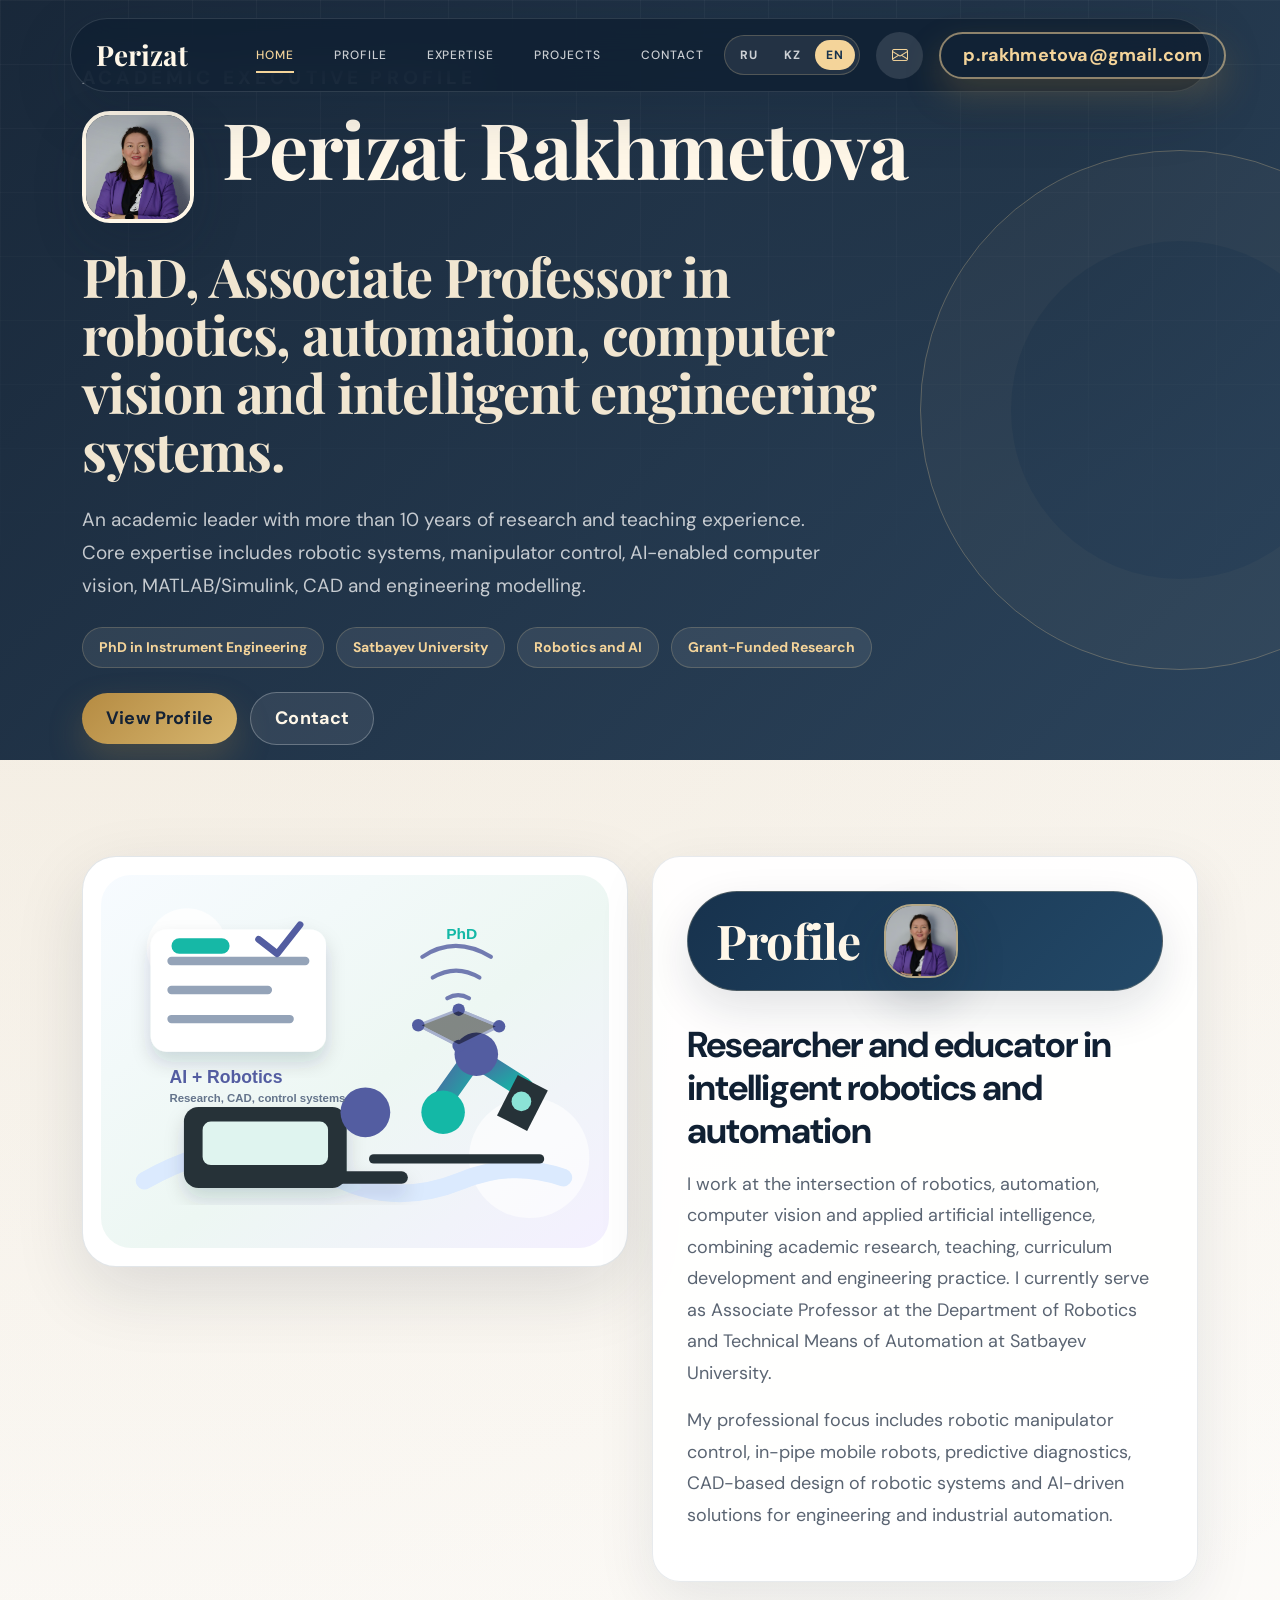
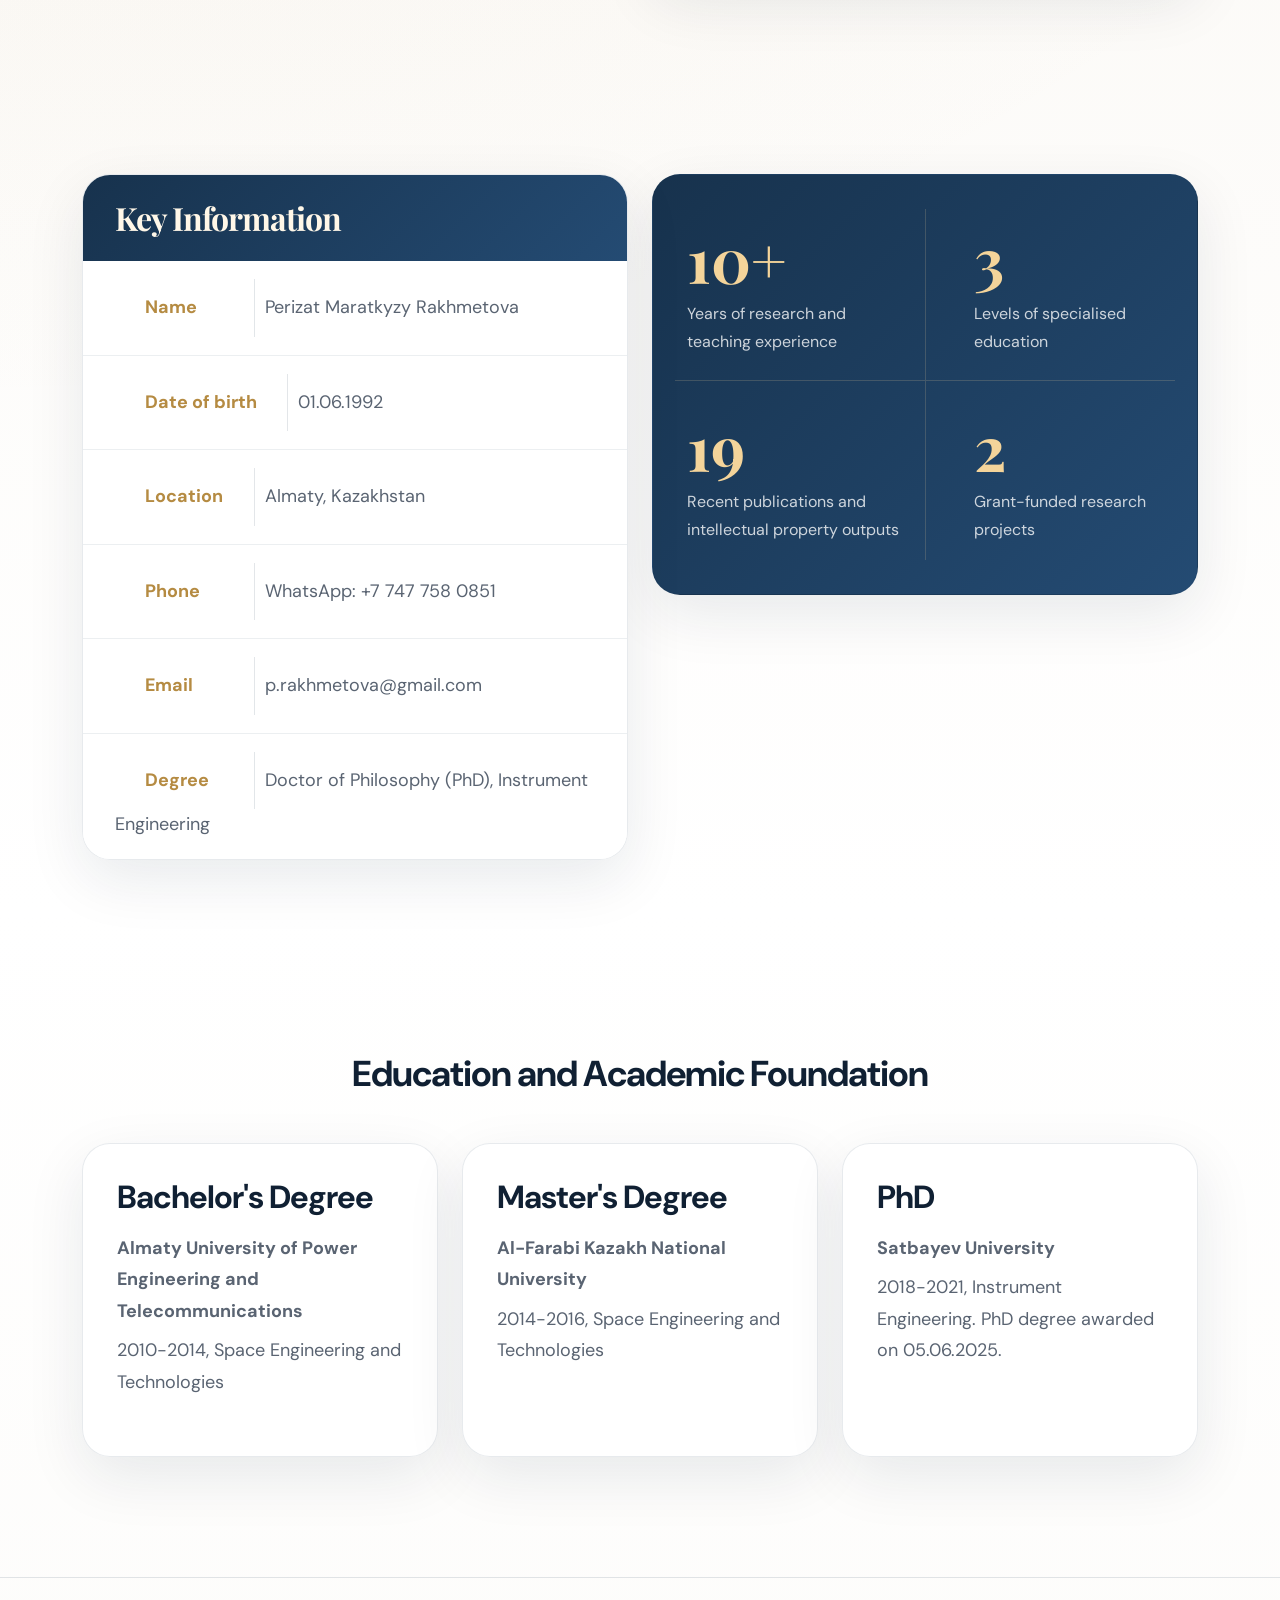
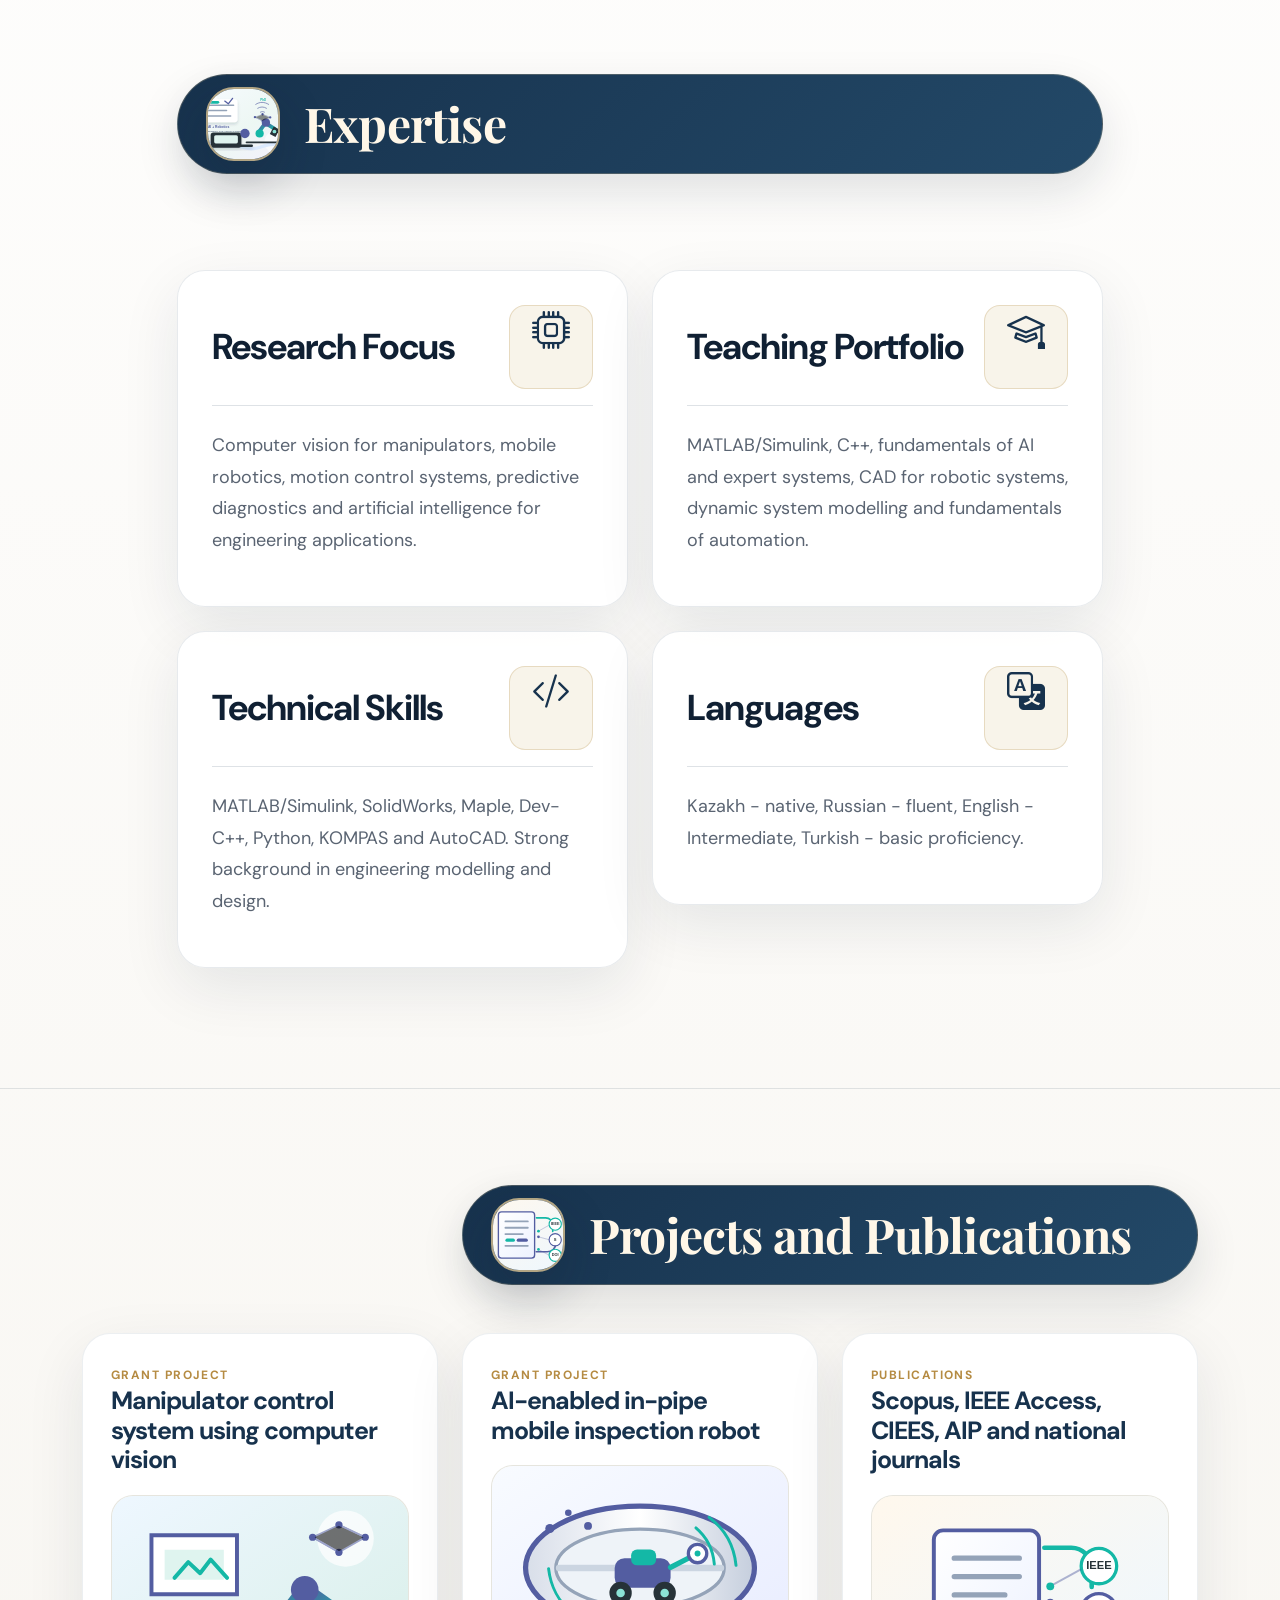
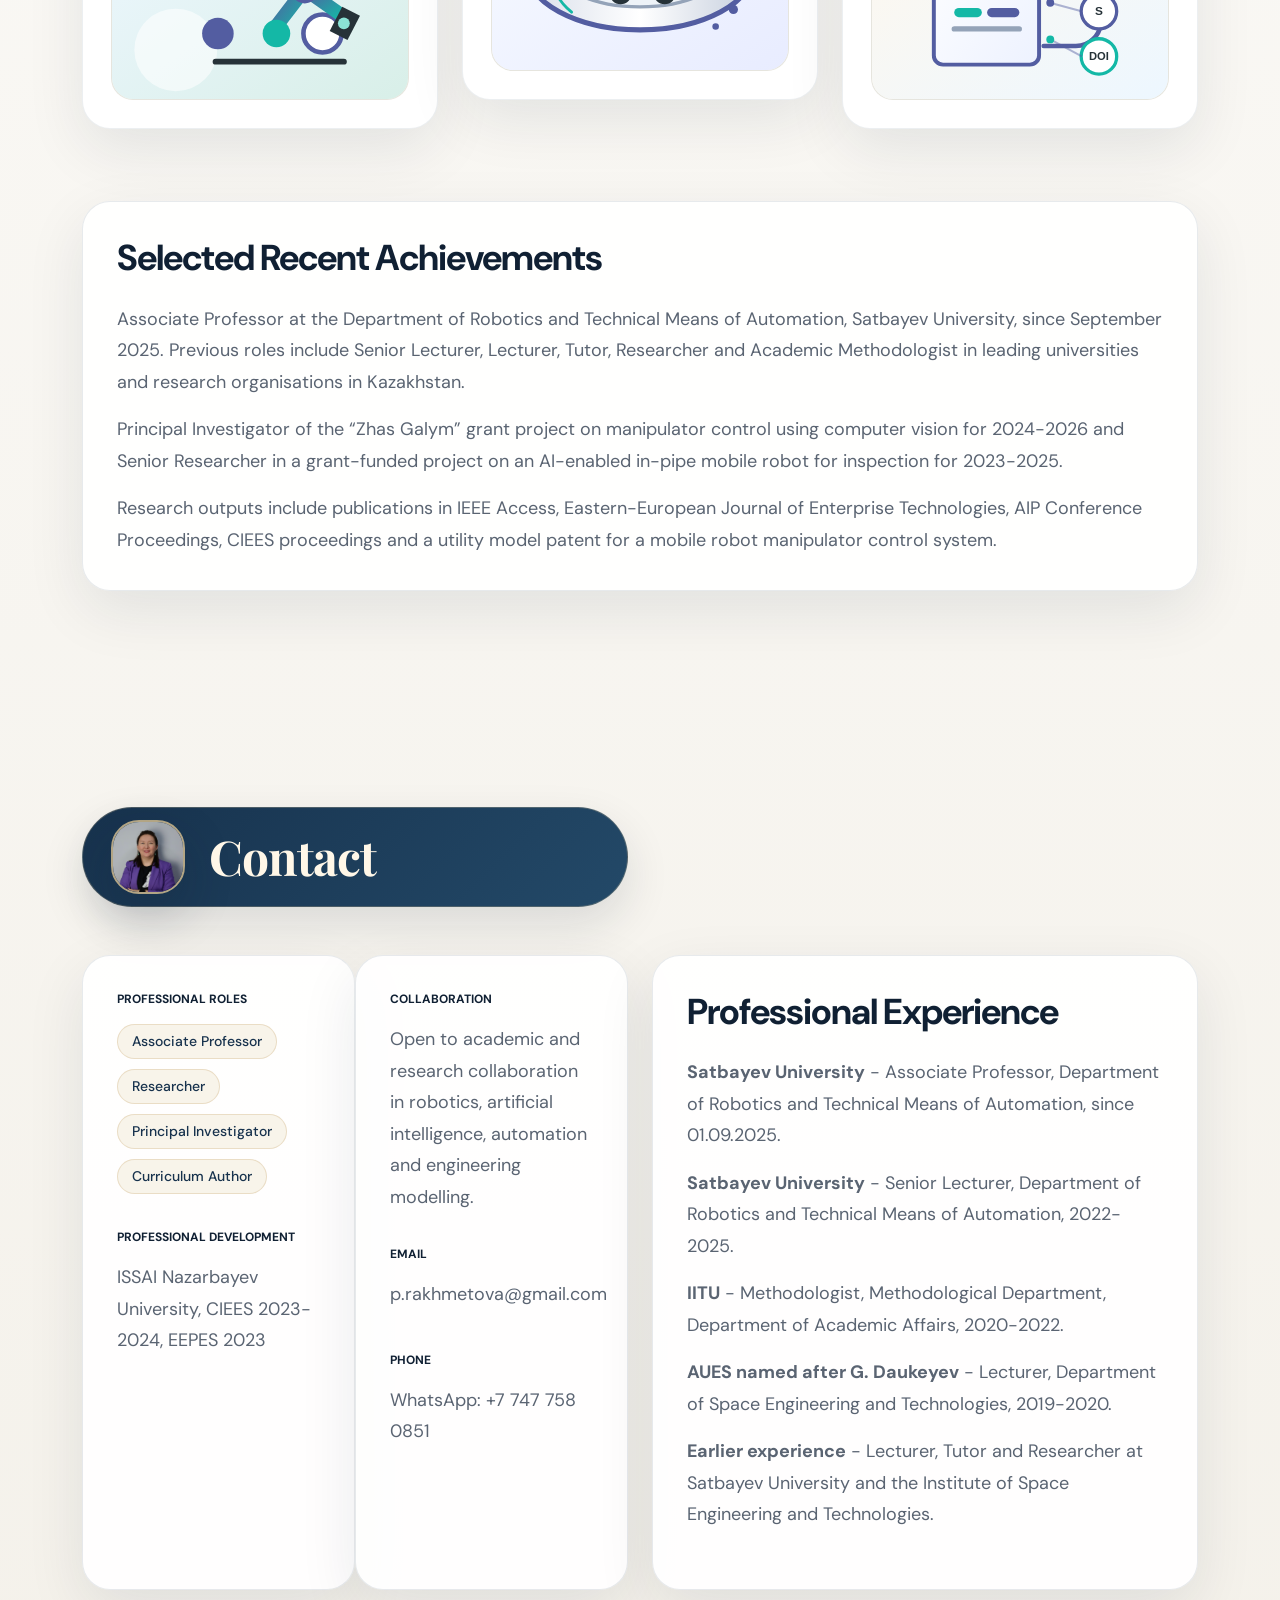
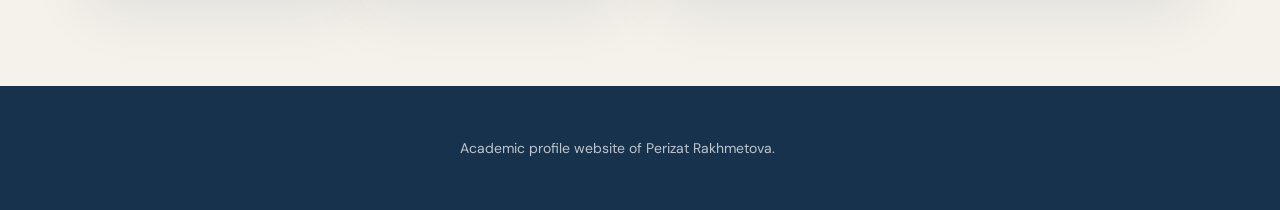
==== en.html @ efff86cf "Add professional Kazakh and English profile versions" ====
<!doctype html>
<html lang="en">
    <head>
        <meta charset="utf-8">
        <meta name="viewport" content="width=device-width, initial-scale=1">
        <meta name="description" content="Academic executive profile of Perizat Rakhmetova, PhD, Associate Professor in robotics, automation, computer vision and intelligent engineering systems.">
        <meta name="author" content="Perizat Rakhmetova">
        <title>Perizat Rakhmetova | PhD | Robotics, Automation and AI</title>

        <link rel="preconnect" href="https://fonts.googleapis.com">
        <link rel="preconnect" href="https://fonts.gstatic.com" crossorigin>
        <link href="https://fonts.googleapis.com/css2?family=DM+Sans:wght@400;500;700&family=Playfair+Display:wght@600;700&display=swap" rel="stylesheet">
        <link href="css/bootstrap.min.css" rel="stylesheet">
        <link href="css/bootstrap-icons.css" rel="stylesheet">
        <link href="css/magnific-popup.css" rel="stylesheet">
        <link href="css/templatemo-first-portfolio-style.css" rel="stylesheet">
    </head>

    <body>
        <section class="preloader">
            <div class="spinner"><span class="spinner-rotate"></span></div>
        </section>

        <nav class="navbar navbar-expand-lg">
            <div class="container">
                <button class="navbar-toggler" type="button" data-bs-toggle="collapse" data-bs-target="#navbarNav" aria-controls="navbarNav" aria-expanded="false" aria-label="Toggle navigation">
                    <span class="navbar-toggler-icon"></span>
                </button>

                <a href="en.html" class="navbar-brand mx-auto mx-lg-0">Perizat</a>

                <div class="d-flex align-items-center d-lg-none">
                    <i class="navbar-icon bi-envelope me-3"></i>
                    <a class="custom-btn btn" href="mailto:p.rakhmetova@gmail.com">Contact</a>
                </div>

                <div class="collapse navbar-collapse" id="navbarNav">
                    <ul class="navbar-nav ms-lg-5">
                        <li class="nav-item"><a class="nav-link click-scroll" href="#section_1">Home</a></li>
                        <li class="nav-item"><a class="nav-link click-scroll" href="#section_2">Profile</a></li>
                        <li class="nav-item"><a class="nav-link click-scroll" href="#section_3">Expertise</a></li>
                        <li class="nav-item"><a class="nav-link click-scroll" href="#section_4">Projects</a></li>
                        <li class="nav-item"><a class="nav-link click-scroll" href="#section_5">Contact</a></li>
                        <li class="nav-item d-lg-none mt-2">
                            <div class="language-switcher">
                                <a href="index.html">RU</a>
                                <a href="kz.html">KZ</a>
                                <a href="en.html" class="active">EN</a>
                            </div>
                        </li>
                    </ul>

                    <div class="d-lg-flex align-items-center d-none ms-auto">
                        <div class="language-switcher me-3">
                            <a href="index.html">RU</a>
                            <a href="kz.html">KZ</a>
                            <a href="en.html" class="active">EN</a>
                        </div>
                        <i class="navbar-icon bi-envelope me-3"></i>
                        <a class="custom-btn btn" href="mailto:p.rakhmetova@gmail.com">p.rakhmetova@gmail.com</a>
                    </div>
                </div>
            </div>
        </nav>

        <main>
            <section class="hero d-flex justify-content-center align-items-center" id="section_1">
                <div class="container">
                    <div class="row">
                        <div class="col-lg-9 col-12">
                            <div class="hero-text">
                                <p class="executive-eyebrow mb-3">Academic Executive Profile</p>
                                <div class="hero-title-wrap d-flex align-items-center mb-4">
                                    <img src="images/perizat-rakhmetova.jpeg" class="avatar-image avatar-image-large img-fluid" alt="Perizat Rakhmetova">
                                    <h1 class="hero-title ms-3 mb-0">Perizat Rakhmetova</h1>
                                </div>

                                <h2 class="mb-4">PhD, Associate Professor in robotics, automation, computer vision and intelligent engineering systems.</h2>
                                <p class="mb-4">An academic leader with more than 10 years of research and teaching experience. Core expertise includes robotic systems, manipulator control, AI-enabled computer vision, MATLAB/Simulink, CAD and engineering modelling.</p>
                                <div class="executive-badges mb-4">
                                    <span>PhD in Instrument Engineering</span>
                                    <span>Satbayev University</span>
                                    <span>Robotics and AI</span>
                                    <span>Grant-Funded Research</span>
                                </div>
                                <p class="mb-4">
                                    <a class="custom-btn btn custom-link" href="#section_2">View Profile</a>
                                    <a class="custom-btn btn custom-border-btn ms-2" href="mailto:p.rakhmetova@gmail.com">Contact</a>
                                </p>
                            </div>
                        </div>
                    </div>
                </div>
            </section>

            <section class="about section-padding" id="section_2">
                <div class="container">
                    <div class="row">
                        <div class="col-lg-6 col-12">
                            <img src="images/robotics-research-profile.svg" class="about-image img-fluid" alt="Robotics research and teaching">
                        </div>

                        <div class="col-lg-6 col-12 mt-5 mt-lg-0">
                            <div class="about-thumb">
                                <div class="section-title-wrap d-flex justify-content-end align-items-center mb-4">
                                    <h2 class="text-white me-4 mb-0">Profile</h2>
                                    <img src="images/perizat-rakhmetova.jpeg" class="avatar-image img-fluid" alt="Profile photo of Perizat Rakhmetova">
                                </div>

                                <h3 class="pt-2 mb-3">Researcher and educator in intelligent robotics and automation</h3>
                                <p>I work at the intersection of robotics, automation, computer vision and applied artificial intelligence, combining academic research, teaching, curriculum development and engineering practice. I currently serve as Associate Professor at the Department of Robotics and Technical Means of Automation at Satbayev University.</p>
                                <p>My professional focus includes robotic manipulator control, in-pipe mobile robots, predictive diagnostics, CAD-based design of robotic systems and AI-driven solutions for engineering and industrial automation.</p>
                            </div>
                        </div>
                    </div>
                </div>
            </section>

            <section class="featured section-padding">
                <div class="container">
                    <div class="row">
                        <div class="col-lg-6 col-12">
                            <div class="profile-thumb">
                                <div class="profile-title"><h4 class="mb-0">Key Information</h4></div>
                                <div class="profile-body">
                                    <p><span class="profile-small-title">Name</span><span>Perizat Maratkyzy Rakhmetova</span></p>
                                    <p><span class="profile-small-title">Date of birth</span><span>01.06.1992</span></p>
                                    <p><span class="profile-small-title">Location</span><span>Almaty, Kazakhstan</span></p>
                                    <p><span class="profile-small-title">Phone</span><span><a href="https://wa.me/77477580851" target="_blank" rel="noopener">WhatsApp: +7 747 758 0851</a></span></p>
                                    <p><span class="profile-small-title">Email</span><span><a href="mailto:p.rakhmetova@gmail.com">p.rakhmetova@gmail.com</a></span></p>
                                    <p><span class="profile-small-title">Degree</span><span>Doctor of Philosophy (PhD), Instrument Engineering</span></p>
                                </div>
                            </div>
                        </div>

                        <div class="col-lg-6 col-12 mt-5 mt-lg-0">
                            <div class="about-thumb">
                                <div class="row">
                                    <div class="col-lg-6 col-6 featured-border-bottom py-2"><strong class="featured-numbers">10+</strong><p class="featured-text">Years of research and teaching experience</p></div>
                                    <div class="col-lg-6 col-6 featured-border-start featured-border-bottom ps-5 py-2"><strong class="featured-numbers">3</strong><p class="featured-text">Levels of specialised education</p></div>
                                    <div class="col-lg-6 col-6 pt-4"><strong class="featured-numbers">19</strong><p class="featured-text">Recent publications and intellectual property outputs</p></div>
                                    <div class="col-lg-6 col-6 featured-border-start ps-5 pt-4"><strong class="featured-numbers">2</strong><p class="featured-text">Grant-funded research projects</p></div>
                                </div>
                            </div>
                        </div>
                    </div>
                </div>
            </section>

            <section class="clients section-padding">
                <div class="container">
                    <div class="row">
                        <div class="col-lg-12 col-12"><h3 class="text-center mb-5">Education and Academic Foundation</h3></div>
                        <div class="col-lg-4 col-md-6 col-12 mb-4"><div class="services-thumb h-100"><h4 class="mb-3">Bachelor's Degree</h4><p class="mb-2"><strong>Almaty University of Power Engineering and Telecommunications</strong></p><p class="mb-0">2010-2014, Space Engineering and Technologies</p></div></div>
                        <div class="col-lg-4 col-md-6 col-12 mb-4"><div class="services-thumb h-100"><h4 class="mb-3">Master's Degree</h4><p class="mb-2"><strong>Al-Farabi Kazakh National University</strong></p><p class="mb-0">2014-2016, Space Engineering and Technologies</p></div></div>
                        <div class="col-lg-4 col-md-6 col-12 mb-4"><div class="services-thumb h-100"><h4 class="mb-3">PhD</h4><p class="mb-2"><strong>Satbayev University</strong></p><p class="mb-0">2018-2021, Instrument Engineering. PhD degree awarded on 05.06.2025.</p></div></div>
                    </div>
                </div>
            </section>

            <section class="services section-padding" id="section_3">
                <div class="container">
                    <div class="row">
                        <div class="col-lg-10 col-12 mx-auto">
                            <div class="section-title-wrap d-flex justify-content-center align-items-center mb-5">
                                <img src="images/robotics-research-profile.svg" class="avatar-image img-fluid" alt="Expertise">
                                <h2 class="text-white ms-4 mb-0">Expertise</h2>
                            </div>

                            <div class="row pt-lg-5">
                                <div class="col-lg-6 col-12"><div class="services-thumb"><div class="d-flex flex-wrap align-items-center border-bottom mb-4 pb-3"><h3 class="mb-0">Research Focus</h3><div class="services-icon-wrap d-flex justify-content-center align-items-center ms-auto"><i class="services-icon bi-cpu"></i></div></div><p>Computer vision for manipulators, mobile robotics, motion control systems, predictive diagnostics and artificial intelligence for engineering applications.</p></div></div>
                                <div class="col-lg-6 col-12"><div class="services-thumb services-thumb-up"><div class="d-flex flex-wrap align-items-center border-bottom mb-4 pb-3"><h3 class="mb-0">Teaching Portfolio</h3><div class="services-icon-wrap d-flex justify-content-center align-items-center ms-auto"><i class="services-icon bi-mortarboard"></i></div></div><p>MATLAB/Simulink, C++, fundamentals of AI and expert systems, CAD for robotic systems, dynamic system modelling and fundamentals of automation.</p></div></div>
                                <div class="col-lg-6 col-12"><div class="services-thumb"><div class="d-flex flex-wrap align-items-center border-bottom mb-4 pb-3"><h3 class="mb-0">Technical Skills</h3><div class="services-icon-wrap d-flex justify-content-center align-items-center ms-auto"><i class="services-icon bi-code-slash"></i></div></div><p>MATLAB/Simulink, SolidWorks, Maple, Dev-C++, Python, KOMPAS and AutoCAD. Strong background in engineering modelling and design.</p></div></div>
                                <div class="col-lg-6 col-12"><div class="services-thumb services-thumb-up"><div class="d-flex flex-wrap align-items-center border-bottom mb-4 pb-3"><h3 class="mb-0">Languages</h3><div class="services-icon-wrap d-flex justify-content-center align-items-center ms-auto"><i class="services-icon bi-translate"></i></div></div><p>Kazakh - native, Russian - fluent, English - Intermediate, Turkish - basic proficiency.</p></div></div>
                            </div>
                        </div>
                    </div>
                </div>
            </section>

            <section class="projects section-padding" id="section_4">
                <div class="container">
                    <div class="row">
                        <div class="col-lg-8 col-md-8 col-12 ms-auto">
                            <div class="section-title-wrap d-flex justify-content-center align-items-center mb-4">
                                <img src="images/projects/research-publications.svg" class="avatar-image img-fluid" alt="Research projects">
                                <h2 class="text-white ms-4 mb-0">Projects and Publications</h2>
                            </div>
                        </div>
                        <div class="clearfix"></div>

                        <div class="col-lg-4 col-md-6 col-12"><div class="projects-thumb"><div class="projects-info"><small class="projects-tag">Grant Project</small><h3 class="projects-title">Manipulator control system using computer vision</h3></div><a href="images/projects/robot-vision.svg" class="popup-image"><img src="images/projects/robot-vision.svg" class="projects-image img-fluid" alt="Manipulator and computer vision"></a></div></div>
                        <div class="col-lg-4 col-md-6 col-12"><div class="projects-thumb"><div class="projects-info"><small class="projects-tag">Grant Project</small><h3 class="projects-title">AI-enabled in-pipe mobile inspection robot</h3></div><a href="images/projects/in-pipe-robot.svg" class="popup-image"><img src="images/projects/in-pipe-robot.svg" class="projects-image img-fluid" alt="In-pipe inspection robot"></a></div></div>
                        <div class="col-lg-4 col-md-6 col-12"><div class="projects-thumb"><div class="projects-info"><small class="projects-tag">Publications</small><h3 class="projects-title">Scopus, IEEE Access, CIEES, AIP and national journals</h3></div><a href="images/projects/research-publications.svg" class="popup-image"><img src="images/projects/research-publications.svg" class="projects-image img-fluid" alt="Research publications"></a></div></div>

                        <div class="col-lg-12 col-12 mt-5">
                            <div class="services-thumb">
                                <h3 class="mb-4">Selected Recent Achievements</h3>
                                <p class="mb-3">Associate Professor at the Department of Robotics and Technical Means of Automation, Satbayev University, since September 2025. Previous roles include Senior Lecturer, Lecturer, Tutor, Researcher and Academic Methodologist in leading universities and research organisations in Kazakhstan.</p>
                                <p class="mb-3">Principal Investigator of the “Zhas Galym” grant project on manipulator control using computer vision for 2024-2026 and Senior Researcher in a grant-funded project on an AI-enabled in-pipe mobile robot for inspection for 2023-2025.</p>
                                <p class="mb-0">Research outputs include publications in IEEE Access, Eastern-European Journal of Enterprise Technologies, AIP Conference Proceedings, CIEES proceedings and a utility model patent for a mobile robot manipulator control system.</p>
                            </div>
                        </div>
                    </div>
                </div>
            </section>

            <section class="contact section-padding" id="section_5">
                <div class="container">
                    <div class="row">
                        <div class="col-lg-6 col-md-8 col-12">
                            <div class="section-title-wrap d-flex justify-content-center align-items-center mb-5">
                                <img src="images/perizat-rakhmetova.jpeg" class="avatar-image img-fluid" alt="Contact Perizat Rakhmetova">
                                <h2 class="text-white ms-4 mb-0">Contact</h2>
                            </div>
                        </div>
                        <div class="clearfix"></div>

                        <div class="col-lg-3 col-md-6 col-12 pe-lg-0"><div class="contact-info contact-info-border-start d-flex flex-column"><strong class="site-footer-title d-block mb-3">Professional Roles</strong><ul class="footer-menu"><li class="footer-menu-item"><span class="footer-menu-link">Associate Professor</span></li><li class="footer-menu-item"><span class="footer-menu-link">Researcher</span></li><li class="footer-menu-item"><span class="footer-menu-link">Principal Investigator</span></li><li class="footer-menu-item"><span class="footer-menu-link">Curriculum Author</span></li></ul><strong class="site-footer-title d-block mt-4 mb-3">Professional Development</strong><p class="mb-0">ISSAI Nazarbayev University, CIEES 2023-2024, EEPES 2023</p></div></div>
                        <div class="col-lg-3 col-md-6 col-12 ps-lg-0"><div class="contact-info d-flex flex-column"><strong class="site-footer-title d-block mb-3">Collaboration</strong><p class="mb-2">Open to academic and research collaboration in robotics, artificial intelligence, automation and engineering modelling.</p><strong class="site-footer-title d-block mt-4 mb-3">Email</strong><p><a href="mailto:p.rakhmetova@gmail.com">p.rakhmetova@gmail.com</a></p><strong class="site-footer-title d-block mt-4 mb-3">Phone</strong><p class="mb-0"><a href="https://wa.me/77477580851" target="_blank" rel="noopener">WhatsApp: +7 747 758 0851</a></p></div></div>
                        <div class="col-lg-6 col-12 mt-5 mt-lg-0"><div class="services-thumb h-100"><h3 class="mb-4">Professional Experience</h3><p class="mb-3"><strong>Satbayev University</strong> - Associate Professor, Department of Robotics and Technical Means of Automation, since 01.09.2025.</p><p class="mb-3"><strong>Satbayev University</strong> - Senior Lecturer, Department of Robotics and Technical Means of Automation, 2022-2025.</p><p class="mb-3"><strong>IITU</strong> - Methodologist, Methodological Department, Department of Academic Affairs, 2020-2022.</p><p class="mb-3"><strong>AUES named after G. Daukeyev</strong> - Lecturer, Department of Space Engineering and Technologies, 2019-2020.</p><p class="mb-0"><strong>Earlier experience</strong> - Lecturer, Tutor and Researcher at Satbayev University and the Institute of Space Engineering and Technologies.</p></div></div>
                    </div>
                </div>
            </section>
        </main>

        <footer class="site-footer">
            <div class="container"><div class="row"><div class="col-lg-12 col-12"><div class="copyright-text-wrap"><p class="mb-0"><span class="copyright-text">Academic profile website of Perizat Rakhmetova.</span></p></div></div></div></div>
        </footer>

        <script src="js/jquery.min.js"></script>
        <script src="js/bootstrap.min.js"></script>
        <script src="js/jquery.sticky.js"></script>
        <script src="js/click-scroll.js"></script>
        <script src="js/jquery.magnific-popup.min.js"></script>
        <script src="js/magnific-popup-options.js"></script>
        <script src="js/custom.js"></script>
    </body>
</html>
---- css/templatemo-first-portfolio-style.css ----
/*

TemplateMo 578 First Portfolio

https://templatemo.com/tm-578-first-portfolio

*/


/*---------------------------------------
  CUSTOM PROPERTIES ( VARIABLES )             
-----------------------------------------*/
:root {
  --white-color:                  #ffffff;
  --primary-color:                #535da1;
  --secondary-color:              #14B789;
  --section-bg-color:             #f9f9f9;
  --dark-color:                   #000000;
  --p-color:                      #717275;
  --border-color:                 #e9eaeb;
  --featured-border-color:        #727aab;

  --body-font-family:             'DM Sans', sans-serif;

  --h1-font-size:                 62px;
  --h2-font-size:                 48px;
  --h3-font-size:                 36px;
  --h4-font-size:                 32px;
  --h5-font-size:                 24px;
  --h6-font-size:                 22px;
  --p-font-size:                  18px;
  --menu-font-size:               12px;
  --copyright-font-size:          14px;

  --border-radius-large:          100px;
  --border-radius-medium:         20px;
  --border-radius-small:          10px;

  --font-weight-normal:           400;
  --font-weight-medium:           500;
  --font-weight-bold:             700;
}

body {
    background: var(--white-color);
    font-family: var(--body-font-family); 
}


/*---------------------------------------
  TYPOGRAPHY               
-----------------------------------------*/

h2,
h3,
h4,
h5,
h6 {
  color: var(--dark-color);
}

h1,
h2,
h3,
h4,
h5,
h6 {
  font-weight: var(--font-weight-bold);
  letter-spacing: -1px;
}

h1 {
  font-size: var(--h1-font-size);
  letter-spacing: -3px;
}

h2 {
  font-size: var(--h2-font-size);
  color: var(--secondary-color);
  letter-spacing: -3px;
}

h3 {
  font-size: var(--h3-font-size);
}

h4 {
  font-size: var(--h4-font-size);
}

h5 {
  font-size: var(--h5-font-size);
  line-height: normal;
}

h6 {
  font-size: var(--h6-font-size);
}

p {
  color: var(--p-color);
  font-size: var(--p-font-size);
  font-weight: var(--font-weight-normal);
}

ul li {
  color: var(--p-color);
  font-size: var(--p-font-size);
  font-weight: var(--font-weight-normal);
}

a, 
button {
  touch-action: manipulation;
  transition: all 0.3s;
}

a {
  color: var(--p-color);
  text-decoration: none;
}

a:hover {
  color: var(--secondary-color);
}

::selection {
  background: var(--secondary-color);
  color: var(--white-color);
}

::-moz-selection {
  background: var(--secondary-color);
  color: var(--white-color);
}

.section-padding {
  padding-top: 120px;
  padding-bottom: 120px;
}

b,
strong {
  font-weight: var(--font-weight-bold);
}

.section-title-wrap {
  background: var(--secondary-color);
  border-radius: var(--border-radius-small);
  padding: 10px 30px;
}


/*---------------------------------------
  AVATAR IMAGE               
-----------------------------------------*/
.avatar-image {
  border-radius: var(--border-radius-large);
  width: 160px;
  height: 160px;
  object-fit: cover;
}

.avatar-image-large {
  width: 90.4px;
  height: 90.4px;
}


/*---------------------------------------
  PRE LOADER               
-----------------------------------------*/
.preloader {
  position: fixed;
  top: 0;
  left: 0;
  width: 100%;
  height: 100%;
  z-index: 99999;
  display: flex;
  flex-flow: row nowrap;
  justify-content: center;
  align-items: center;
  background: none repeat scroll 0 0 var(--white-color);
}

.spinner {
  border: 1px solid transparent;
  border-radius: var(--border-radius-small);
  position: relative;
}

.spinner:before {
  content: '';
  box-sizing: border-box;
  position: absolute;
  top: 50%;
  left: 50%;
  width: 45px;
  height: 45px;
  margin-top: -10px;
  margin-left: -10px;
  border-radius: 50%;
  border: 1px solid var(--border-color);
  border-top-color: var(--white-color);
  animation: spinner .9s linear infinite;
}

@-webkit-@keyframes spinner {
  to {transform: rotate(360deg);
  }
}

@keyframes spinner {
  to {transform: rotate(360deg);}
}


/*---------------------------------------
  CUSTOM ICON               
-----------------------------------------*/
.navbar-icon {
  background: var(--white-color);
  border-radius: var(--border-radius-large);
  color: var(--dark-color);
  width: 47px;
  height: 47px;
  line-height: 47px;
  text-align: center;
}

.is-sticky .navbar-icon {
  background: var(--secondary-color);
  color: var(--white-color);
}

.form-check-icon {
  color: var(--secondary-color);
}


/*---------------------------------------
  CUSTOM BUTTON               
-----------------------------------------*/
.custom-btn,
.navbar .custom-btn {
  font-size: var(--p-font-size);
  font-weight: var(--font-weight-bold);
}

.navbar .custom-btn {
  background: transparent;
  border-width: 2px;
  border-style: solid;
  border-color: var(--white-color);
  color: var(--white-color);
  padding: 8px 22px;
}

.navbar .custom-btn:hover {
  background: var(--white-color);
  border-color: transparent;
  color: var(--secondary-color);
}

.custom-btn {
  background: var(--secondary-color);
  border-radius: var(--border-radius-large);
  color: var(--white-color);
  font-weight: var(--font-weight-bold);
  padding: 12px 24px;
}

.custom-btn:hover {
  background: var(--primary-color);
  box-shadow: 0 1rem 3rem rgba(0,0,0,.175);
  color: var(--white-color);
}

.custom-border-btn {
  background: transparent;
  border: 2px solid var(--border-color);
  color: var(--p-color);
}

.custom-border-btn:hover {
  background: var(--secondary-color);
  border-color: var(--secondary-color);
  color: var(--white-color);
}

.custom-link {
	background-color: var(--primary-color);
}

.custom-link:hover {
	background-color: var(--secondary-color);
}


/*---------------------------------------
  NAVIGATION              
-----------------------------------------*/
.sticky-wrapper {
  position: relative;
  z-index: 222;
  height: auto !important;
}

.is-sticky,
.is-sticky .navbar .container {
  background: var(--white-color);
  box-shadow: 0 1rem 3rem rgb(0 0 0 / 18%);
}

.is-sticky .navbar-brand,
.is-sticky .navbar-brand:hover {
  color: var(--dark-color);
}

.is-sticky .navbar-nav .nav-link {
  color: var(--p-color);
}

.is-sticky .navbar .custom-btn {
  border-color: var(--secondary-color);
  color: var(--secondary-color);
}

.is-sticky .navbar .custom-btn:hover {
  background: var(--secondary-color);
  color: var(--white-color);
}

.navbar {
  background: transparent;
  position: absolute;
  z-index: 9;
  right: 0;
  left: 0;
  transition: all 0.3s;
  padding-top: 15px;
  padding-bottom: 0;
}

.navbar .container {
  border-radius: var(--border-radius-small);
  padding: 10px 25px;
}

.navbar-brand {
  font-size: var(--h4-font-size);
  font-weight: var(--font-weight-bold);
}

.navbar-brand,
.navbar-brand:hover {
  color: var(--white-color);
}

.navbar-expand-lg .navbar-nav .nav-link {
  padding-right: 0;
  padding-left: 0;
  margin-right: 20px;
  margin-left: 20px;
}

.navbar-nav .nav-link {
  display: inline-block;
  color: var(--section-bg-color);
  font-size: var(--menu-font-size);
  font-weight: var(--font-weight-medium);
  text-transform: uppercase;
  position: relative;
  padding-top: 15px;
  padding-bottom: 15px;
}

.navbar-nav .nav-link::after {
  content: "";
  background: transparent;
  position: absolute;
  bottom: 6px;
  right: 0;
  left: 0;
  width: 100%;
  height: 2px;
}

.navbar-nav .nav-link.active::after, 
.navbar-nav .nav-link:hover::after {
  background: var(--secondary-color);
}

.navbar-nav .nav-link.active, 
.navbar-nav .nav-link:hover {
  color: var(--secondary-color);
}

.navbar-toggler {
  border: 0;
  padding: 0;
  cursor: pointer;
  margin: 0;
  width: 30px;
  height: 35px;
  outline: none;
}

.navbar-toggler:focus {
  outline: none;
  box-shadow: none;
}

.navbar-toggler[aria-expanded="true"] .navbar-toggler-icon {
  background: transparent;
}

.navbar-toggler[aria-expanded="true"] .navbar-toggler-icon:before,
.navbar-toggler[aria-expanded="true"] .navbar-toggler-icon:after {
  transition: top 300ms 50ms ease, -webkit-transform 300ms 350ms ease;
  transition: top 300ms 50ms ease, transform 300ms 350ms ease;
  transition: top 300ms 50ms ease, transform 300ms 350ms ease, -webkit-transform 300ms 350ms ease;
  top: 0;
}

.navbar-toggler[aria-expanded="true"] .navbar-toggler-icon:before {
  transform: rotate(45deg);
}

.navbar-toggler[aria-expanded="true"] .navbar-toggler-icon:after {
  transform: rotate(-45deg);
}

.navbar-toggler .navbar-toggler-icon {
  background: var(--white-color);
  transition: background 10ms 300ms ease;
  display: block;
  width: 30px;
  height: 2px;
  position: relative;
}

.navbar-toggler .navbar-toggler-icon:before,
.navbar-toggler .navbar-toggler-icon:after {
  transition: top 300ms 350ms ease, -webkit-transform 300ms 50ms ease;
  transition: top 300ms 350ms ease, transform 300ms 50ms ease;
  transition: top 300ms 350ms ease, transform 300ms 50ms ease, -webkit-transform 300ms 50ms ease;
  position: absolute;
  right: 0;
  left: 0;
  background: var(--white-color);
  width: 30px;
  height: 2px;
  content: '';
}

.navbar-toggler .navbar-toggler-icon::before {
  top: -8px;
}

.navbar-toggler .navbar-toggler-icon::after {
  top: 8px;
}


/*---------------------------------------
  HERO              
-----------------------------------------*/
.hero {
  background: var(--secondary-color);
  position: relative;
  overflow: hidden;
  padding-top: 330px;
  padding-bottom: 330px;
}

@media  screen and (min-width: 991px) {
  .hero {
    height: 60vh;
  }
}

.hero-title,
.hero h2 {
  background: var(--white-color);
  box-shadow: 0 1rem 3rem rgba(0,0,0,.175);
  border-radius: var(--border-radius-large);
  display: inline-block;
  padding: 8px 24px;
}

.hero-title {
	font-size: 44px;
}

.hero h2 {
	font-size: 38px;
}

.hero-text {
  position: relative;
  z-index: 22;
  top: 70px;
}

.hero-image-wrap {
  background: var(--white-color);
  border-radius: 100%;
  width: 350px;
  height: 350px;
  position: absolute;
  z-index: 22;
  top: -50px;
  right: 0;
  left: 0;
  margin: auto;
  pointer-events: none;
}

.hero-image {
  position: absolute;
  z-index: 22;
  top: 0;
  width: 100%;
  min-width: 550px;
}

.profile-hero-image {
  border-radius: 42px;
  box-shadow: 0 24px 70px rgba(0, 0, 0, 0.18);
  max-width: 420px;
  min-width: 360px;
  object-fit: cover;
  right: 35px;
}

.hero svg {
  position: absolute;
  z-index: 2;
  bottom: 0;
  right: 0;
  left: 0;
  overflow: hidden;
  height: 100%;
  pointer-events: none;
}


/*---------------------------------------
  ABOUT              
-----------------------------------------*/
.profile-thumb {
  border: 1px solid var(--border-color);
  border-radius: var(--border-radius-medium);
  position: relative;
  overflow: hidden;
}

.profile-title {
  border-bottom: 1px solid var(--border-color);
  padding: 15px 30px;
}

.profile-small-title {
  border-right: 1px solid var(--border-color);
  color: var(--secondary-color);
  font-weight: var(--font-weight-bold);
  min-width: 140px;
  margin-right: 10px;
  padding: 13px 30px;
  display: inline-block;
}

.profile-body p {
  margin-bottom: 0;
}

.profile-body p:nth-of-type(even) {
  background: var(--white-color);
}

.about-image {
  border-radius: var(--border-radius-medium);
}

.about-thumb {
  padding-right: 20px;
  padding-left: 20px;
}


/*---------------------------------------
  FEATURED              
-----------------------------------------*/
.featured-numbers {
  font-size: var(--h1-font-size);
  line-height: normal;
  display: block;
}

.featured-text {
  color: var(--secondary-color);
}

.featured-border-bottom {
  border-bottom: 1px solid var(--border-color);
}

.featured-border-start {
  border-left: 1px solid var(--border-color);
}


/*---------------------------------------
  CLIENTS              
-----------------------------------------*/

.clients-item-height {
	height: 120px;
}

.clients-image {
  display: block;
  max-width: 100px;
  margin: auto;
  transition: all ease 0.2s;
}

.clients-image:hover {
  transform: scale(1.3);
}


/*---------------------------------------
  SERVICES              
-----------------------------------------*/
.services,
.featured {
  background: var(--section-bg-color);
  border-top: 1px solid var(--border-color);
  border-bottom: 1px solid var(--border-color);
}

.services-thumb {
  background: var(--white-color);
  border: 2px solid transparent;
  border-radius: var(--border-radius-medium);
  position: relative;
  overflow: hidden;
  margin-bottom: 24px;
  padding: 40px 40px 240px 40px;
  transition: all 0.5s;
}

.services-thumb-up {
  position: relative;
  bottom: 50px;
  margin-bottom: -50px;
}

.services-thumb:hover {
  border: 2px solid var(--secondary-color);
  box-shadow: 0 1rem 3rem rgba(0,0,0,.175);
}

.services-thumb:hover .services-icon-wrap {
  background: var(--secondary-color);
  border-color: var(--secondary-color);
  color: var(--white-color);
}

.services-icon-wrap {
  border: 1px solid var(--border-color);
  border-radius: var(--border-radius-small);
  position: absolute;
  bottom: 0;
  right: 0;
  width: 50%;
  height: 55%;
  transform: rotate(-35deg) translateY(55px);
  transition: all ease 0.5s;
}

.services-icon {
  font-size: 90px;
  position: relative;
  bottom: 15px;
}

.services-thumb:hover .services-price-wrap {
  background: var(--secondary-color);
}

.services-thumb:hover .services-price-overlay {
  background: var(--primary-color);
}

.services-price-wrap {
  background: var(--primary-color);
  border-radius: var(--border-radius-medium);
  position: relative;
  overflow: hidden;
  padding: 6px 20px 6px 15px;
  transition: all ease 0.5s;
}

.services-price-text {
  color: var(--white-color);
  font-size: var(--copyright-font-size);
  font-weight: var(--font-weight-bold);
}

.services-price-overlay {
  background: var(--secondary-color);
  border-bottom-left-radius: 100%;
  position: absolute;
  top: 0;
  right: 0;
  width: 20px;
  height: 20px;
  pointer-events: none;
}


/*---------------------------------------
  PROJECTS              
-----------------------------------------*/
.projects-thumb {
  background: var(--section-bg-color);
  border: 2px solid var(--white-color);
  border-radius: var(--border-radius-medium);
  position: relative;
  overflow: hidden;
  margin-top: 24px;
  margin-bottom: 24px;
  padding: 40px;
  transition: all ease 0.5s;
}

.projects-thumb:hover {
  border-color: var(--secondary-color);
}

.projects-thumb:hover .projects-image,
.projects-thumb:focus .projects-image {
  transform: rotate(0) translateY(0);
}

.projects-thumb .popup-image {
  display: block;
  width: 100%;
  height: 100%;
}

.projects-image {
  border-radius: var(--border-radius-medium);
  display: block;
  width: 100%;
  transform: rotate(10deg) translateY(80px);
  transition: all ease 0.5s;
}

.projects-title {
  margin-bottom: 20px;
}

.projects-tag {
  font-size: var(--menu-font-size);
  font-weight: var(--font-weight-medium);
  color: var(--secondary-color);
  text-transform: uppercase;
  margin-bottom: 5px;
}


/*---------------------------------------
  CONTACT              
-----------------------------------------*/
.contact {
  background: var(--section-bg-color);
}

.contact-info {
  background: var(--white-color);
  border-top-right-radius: var(--border-radius-small);
  border-bottom-right-radius: var(--border-radius-small);
  padding: 60px 30px 30px 30px;
  height: 100%;
}

.contact-info-border-start {
  border-right: 1px solid var(--border-color);
  border-radius: var(--border-radius-small) 0 0 var(--border-radius-small);
}

.contact-form {
  margin-left: 10px;
}


/*---------------------------------------
  CUSTOM FORM               
-----------------------------------------*/
.custom-form .form-control {
  background: var(--white-color);
  box-shadow: none;
  border: 2px solid var(--border-color);
  color: var(--p-color);
  margin-bottom: 24px;
  padding-top: 13px;
  padding-bottom: 13px;
  outline: none;
}

.form-floating>label {
  color: var(--p-color);
}

.form-check-inline {
  vertical-align: middle;
  width: 100%;
  position: relative;
  margin-right: 0;
  margin-top: 0;
  margin-bottom: 24px;
  padding: 0;
}

.custom-form .form-check-label {
  position: absolute;
  top: 50%;
  left: 50%;
  transform: translate(-50%, -50%);
  text-align: center;
}

.form-check-label-text {
  color: var(--p-color);
  display: block;
  font-size: copyright-font-size;
  margin-top: 5px;
}

.form-check-input[type=checkbox] {
  background: var(--white-color);
  border: 2px solid var(--border-color);
  box-shadow: none;
  outline: none;
  width: 100%;
  margin-top: 0;
  margin-left: 0;
  padding: 40px 50px;
}

.form-check-input:checked[type=checkbox] {
  background-image: none;
}

.form-check-input:hover,
.form-check-input:checked {
  background-color: transparent;
  border-color: var(--secondary-color);
}

.custom-form .form-control:hover,
.custom-form .form-control:focus {
  background: transparent;
  border-color: var(--secondary-color);
}

.custom-form .form-floating textarea {
  height: 150px;
}

.custom-form button[type="submit"] {
  background: var(--secondary-color);
  border: none;
  border-radius: var(--border-radius-large);
  color: var(--white-color);
  font-weight: var(--font-weight-bold);
  transition: all 0.3s;
  margin-bottom: 0;
}

.custom-form button[type="submit"]:hover,
.custom-form button[type="submit"]:focus {
  background: var(--primary-color);
  border-color: transparent;
}


/*---------------------------------------
  SITE FOOTER              
-----------------------------------------*/
.site-footer {
  border-top: 1px solid var(--border-color);
  padding-top: 50px;
  padding-bottom: 50px;
  text-align: center;
}

.site-footer-title {
  font-size: var(--menu-font-size);
  color: var(--dark-color);
  text-transform: uppercase;
}

.copyright-text-wrap p,
.copyright-text {
  font-size: var(--copyright-font-size);
}

.copyright-text {
  border-right: 1px solid var(--border-color);
  padding-right: 25px;
  margin-right: 20px;
}

.copyright-text-wrap a {
  font-weight: var(--font-weight-bold);
}

.footer-menu {
  margin: 0;
  padding: 0;
}

.footer-menu-item {
  list-style: none;
  display: inline-block;
  vertical-align: top;
}

.footer-menu-link {
  border: 1px solid var(--border-color);
  border-radius: var(--border-radius-medium);
  font-size: var(--copyright-font-size);
  font-weight: var(--font-weight-medium);
  display: inline-block;
  vertical-align: top;
  text-align: center;
  margin-right: 10px;
  margin-bottom: 10px;
  padding: 6px 14px;
  min-width: 70px;
}

.footer-menu-link:hover {
  background: var(--secondary-color);
  border-color: transparent;
  color: var(--white-color);
}


/*---------------------------------------
  SOCIAL ICON               
-----------------------------------------*/
.social-icon {
  margin: 0;
  padding: 0;
}

.social-icon-item {
  list-style: none;
  display: inline-block;
  vertical-align: top;
}

.social-icon-link {
  border: 1px solid var(--border-color);
  border-radius: var(--border-radius-large);
  font-size: var(--copyright-font-size);
  color: var(--dark-color);
  display: inline-block;
  vertical-align: top;
  margin: 2px 2px 5px 2px;
  width: 40px;
  height: 40px;
  line-height: 40px;
  text-align: center;
}

.social-icon-link:hover {
  background: var(--secondary-color);
  border-color: transparent;
  color: var(--white-color);
}


/*---------------------------------------
  RESPONSIVE STYLES               
-----------------------------------------*/
@media screen and (min-width: 1600px) {
  .hero {
    padding-top: 380px;
    padding-bottom: 380px;
  }

  .hero-image-wrap {
    top: -50px;
    width: 400px;
    height: 400px;
  }

  .hero-image {
    min-width: 650px;
  }

  .profile-hero-image {
    max-width: 440px;
    min-width: 390px;
  }
  
  .hero-title,
	.hero h2 {
	  font-size: var(--h2-font-size);
	}
}

@media screen and (max-width: 991px) {
  h1 {
    font-size: 48px;
  }

  h2 {
    font-size: 36px;
  }

  h3 {
    font-size: 32px;
  }

  h4 {
    font-size: 28px;
  }

  h5 {
    font-size: 20px;
  }

  h6 {
    font-size: 18px;
  }

  .section-padding {
    padding-top: 80px;
    padding-bottom: 80px;
  }

  .custom-btn,
  .navbar .custom-btn {
    font-size: var(--copyright-text-font-size);
    padding: 8px 16px;
  }

  .navbar .container {
    background: var(--white-color);
  }

  .navbar-brand,
  .navbar-brand:hover {
    color: var(--dark-color);
  }

  .navbar-icon {
    background: var(--secondary-color);
    color: var(--white-color);
    width: 44px;
    height: 44px;
    line-height: 44px;
  }

  .navbar .custom-btn {
    border-color: var(--secondary-color);
    color: var(--secondary-color);
  }

  .navbar-toggler .navbar-toggler-icon,
  .navbar-toggler .navbar-toggler-icon:before,
  .navbar-toggler .navbar-toggler-icon:after {
    background: var(--dark-color);
  }

  .navbar-expand-lg .navbar-nav .nav-link {
    margin-left: 0;
  }

  .navbar-nav .nav-link {
    color: var(--p-color);
    padding-top: 10px;
    padding-bottom: 10px;
  }

  .hero {
    padding-top: 200px;
    padding-bottom: 400px;
  }

  .hero-text {
    top: 0;
    margin-bottom: 120px;
  }

  .profile-hero-image {
    max-width: 360px;
    min-width: 320px;
    right: 0;
  }

  .about-thumb {
    padding-right: 0;
    padding-left: 0;
  }

  .about-numbers {
    font-size: 42px;
  }

  .services-thumb-up {
    bottom: 0;
    margin-bottom: 32px;
  }

  .services-thumb {
    margin-bottom: 32px;
    padding-bottom: 270px;
  }

  .services-icon-wrap {
    width: 45%;
    height: 60%;
  }

  .services .col-lg-10 .row .col-lg-6:last-child,
  .projects .col-lg-4:last-child {
    margin-bottom: 0;
  }

  .projects-thumb {
    margin-top: 0;
    margin-bottom: 32px;
  }

  .contact-info {
    border-radius: 0 0 var(--border-radius-small) var(--border-radius-small);
    padding: 40px 30px;
  }

  .contact-info-border-start {
    border-right: 0;
    border-bottom: 1px solid var(--border-color);
    border-radius: var(--border-radius-small) var(--border-radius-small) 0 0;
  }
}

@media screen and (max-width: 575px) {
  .navbar .container {
    margin-right: 12px;
    margin-left: 12px;
  }
}

@media screen and (max-width: 480px) {
  h1 {
    font-size: 40px;
  }

  h2 {
    font-size: 28px;
  }

  h3 {
    font-size: 26px;
  }

  h4 {
    font-size: 22px;
  }

  h5 {
    font-size: 20px;
  }

  .custom-btn,
  .navbar .custom-btn {
    font-size: 13px;
    padding: 6px 12px;
  }

  .navbar-icon {
    font-size: var(--copyright-font-size);
    width: 35.5px;
    height: 35.5px;
    line-height: 35.5px;
  }

  .hero-image-wrap {
    width: 300px;
    height: 300px;
  }

  .hero-image {
    min-width: inherit;
  }

  .profile-hero-image {
    border-radius: 28px;
    max-width: 280px;
    min-width: inherit;
    right: 0;
  }
}


/*---------------------------------------
  EXECUTIVE PROFILE REDESIGN
-----------------------------------------*/
:root {
  --white-color: #ffffff;
  --primary-color: #17324d;
  --secondary-color: #b58b42;
  --section-bg-color: #f4f1ea;
  --dark-color: #102033;
  --p-color: #5a6472;
  --border-color: rgba(23, 50, 77, 0.12);
  --featured-border-color: rgba(181, 139, 66, 0.35);
  --body-font-family: 'DM Sans', sans-serif;
  --display-font-family: 'Playfair Display', serif;
  --border-radius-large: 28px;
  --border-radius-medium: 24px;
  --border-radius-small: 16px;
}

body {
  background:
    radial-gradient(circle at top left, rgba(181, 139, 66, 0.12), transparent 30%),
    linear-gradient(180deg, #f7f3ec 0%, #ffffff 38%, #f4f1ea 100%);
  color: var(--dark-color);
}

h1,
h2,
h3,
h4 {
  color: var(--dark-color);
}

h1,
.hero-title {
  font-family: var(--display-font-family);
  letter-spacing: -1.6px;
}

h2 {
  color: var(--primary-color);
  letter-spacing: -1.2px;
}

p {
  line-height: 1.75;
}

a:hover {
  color: var(--secondary-color);
}

.section-padding {
  padding-top: 96px;
  padding-bottom: 96px;
}

.navbar {
  position: fixed;
  padding-top: 18px;
}

.navbar .container {
  background: rgba(16, 32, 51, 0.86);
  border: 1px solid rgba(255, 255, 255, 0.12);
  border-radius: 999px;
  box-shadow: 0 18px 60px rgba(16, 32, 51, 0.18);
  backdrop-filter: blur(18px);
}

.navbar-brand,
.navbar-brand:hover {
  color: #fff7e8;
  font-family: var(--display-font-family);
  font-size: 28px;
}

.navbar-nav .nav-link {
  color: rgba(255, 255, 255, 0.78);
  letter-spacing: 0.08em;
}

.navbar-nav .nav-link.active,
.navbar-nav .nav-link:hover {
  color: #f4d49a;
}

.navbar-nav .nav-link.active::after,
.navbar-nav .nav-link:hover::after {
  background: #f4d49a;
}

.navbar-icon {
  background: rgba(255, 255, 255, 0.12);
  color: #f4d49a;
}

.navbar .custom-btn {
  border-color: rgba(244, 212, 154, 0.55);
  color: #f4d49a;
}

.navbar .custom-btn:hover {
  background: #f4d49a;
  color: var(--primary-color);
}

.language-switcher {
  align-items: center;
  background: rgba(255, 255, 255, 0.08);
  border: 1px solid rgba(244, 212, 154, 0.22);
  border-radius: 999px;
  display: inline-flex;
  gap: 4px;
  padding: 4px;
}

.language-switcher a {
  border-radius: 999px;
  color: rgba(255, 255, 255, 0.78);
  font-size: 12px;
  font-weight: var(--font-weight-bold);
  letter-spacing: 0.08em;
  line-height: 1;
  padding: 9px 11px;
}

.language-switcher a.active,
.language-switcher a:hover {
  background: #f4d49a;
  color: var(--primary-color);
}

.custom-btn {
  background: linear-gradient(135deg, #b58b42, #d7b66f);
  border: 0;
  border-radius: 999px;
  box-shadow: 0 16px 35px rgba(181, 139, 66, 0.25);
  color: #142235;
  letter-spacing: 0.01em;
}

.custom-btn:hover {
  background: linear-gradient(135deg, #17324d, #244b73);
  color: var(--white-color);
}

.custom-border-btn {
  background: rgba(255, 255, 255, 0.08);
  border: 1px solid rgba(255, 255, 255, 0.26);
  box-shadow: none;
  color: #fff7e8;
}

.custom-border-btn:hover {
  background: #fff7e8;
  color: var(--primary-color);
}

.hero {
  background:
    linear-gradient(135deg, rgba(16, 32, 51, 0.96), rgba(23, 50, 77, 0.91)),
    radial-gradient(circle at 82% 20%, rgba(181, 139, 66, 0.34), transparent 28%);
  min-height: 760px;
  overflow: hidden;
  padding-top: 220px;
  padding-bottom: 150px;
}

.hero::before {
  content: "";
  position: absolute;
  inset: 0;
  background:
    linear-gradient(rgba(255, 255, 255, 0.035) 1px, transparent 1px),
    linear-gradient(90deg, rgba(255, 255, 255, 0.035) 1px, transparent 1px);
  background-size: 64px 64px;
  mask-image: linear-gradient(180deg, #000 0%, transparent 86%);
}

.hero::after {
  content: "";
  position: absolute;
  right: -160px;
  top: 150px;
  width: 520px;
  height: 520px;
  border: 1px solid rgba(244, 212, 154, 0.28);
  border-radius: 50%;
  box-shadow: inset 0 0 0 90px rgba(244, 212, 154, 0.03);
}

.hero svg {
  display: none;
}

.hero-text {
  max-width: 960px;
  top: 0;
}

.executive-eyebrow {
  color: #f4d49a;
  font-size: 13px;
  font-weight: var(--font-weight-bold);
  letter-spacing: 0.22em;
  text-transform: uppercase;
}

.hero-title-wrap {
  background: transparent;
  gap: 12px;
}

.hero-title,
.hero h2 {
  background: transparent;
  box-shadow: none;
  border-radius: 0;
  padding: 0;
}

.hero-title {
  color: #fff7e8;
  font-size: clamp(44px, 7vw, 78px);
  line-height: 0.95;
}

.hero h2 {
  color: #f1e6d1;
  font-family: var(--display-font-family);
  font-size: clamp(30px, 4.2vw, 54px);
  line-height: 1.08;
  max-width: 940px;
}

.hero p {
  color: rgba(255, 255, 255, 0.74);
  font-size: 19px;
  max-width: 760px;
}

.executive-badges {
  display: flex;
  flex-wrap: wrap;
  gap: 12px;
}

.executive-badges span {
  background: rgba(255, 255, 255, 0.08);
  border: 1px solid rgba(244, 212, 154, 0.2);
  border-radius: 999px;
  color: #f4d49a;
  font-size: 14px;
  font-weight: var(--font-weight-bold);
  padding: 9px 16px;
}

.avatar-image {
  border: 4px solid #fff7e8;
  box-shadow: 0 20px 48px rgba(16, 32, 51, 0.22);
}

.avatar-image-large {
  height: 112px;
  width: 112px;
}

.section-title-wrap {
  background: linear-gradient(135deg, var(--primary-color), #234968);
  border: 1px solid rgba(244, 212, 154, 0.22);
  border-radius: 999px;
  box-shadow: 0 18px 45px rgba(16, 32, 51, 0.12);
  justify-content: flex-start !important;
  padding: 12px 18px 12px 28px;
}

.section-title-wrap h2 {
  color: #fff7e8 !important;
  font-family: var(--display-font-family);
  letter-spacing: -0.8px;
}

.section-title-wrap .avatar-image {
  border: 2px solid rgba(244, 212, 154, 0.7);
  height: 74px;
  width: 74px;
}

.about,
.clients,
.services,
.projects,
.contact,
.featured {
  background: transparent;
}

.about-image {
  background: #ffffff;
  border: 1px solid var(--border-color);
  border-radius: 34px;
  box-shadow: 0 24px 70px rgba(16, 32, 51, 0.12);
  padding: 18px;
}

.about-thumb,
.profile-thumb,
.services-thumb,
.projects-thumb,
.contact-info {
  background: rgba(255, 255, 255, 0.92);
  border: 1px solid rgba(23, 50, 77, 0.1);
  border-radius: 28px;
  box-shadow: 0 20px 60px rgba(16, 32, 51, 0.09);
}

.about-thumb {
  padding: 34px;
}

.profile-thumb {
  overflow: hidden;
}

.profile-title {
  background: linear-gradient(135deg, var(--primary-color), #244b73);
  border-bottom: 0;
  color: #fff7e8;
  padding: 24px 32px;
}

.profile-title h4 {
  color: #fff7e8;
  font-family: var(--display-font-family);
}

.profile-body p {
  border-bottom: 1px solid rgba(23, 50, 77, 0.08);
  padding: 18px 32px;
}

.profile-body p:last-child {
  border-bottom: 0;
}

.profile-small-title {
  color: var(--secondary-color);
  font-weight: var(--font-weight-bold);
}

.featured {
  border: 0;
}

.featured .about-thumb {
  background: linear-gradient(135deg, #17324d, #244b73);
  color: #fff7e8;
}

.featured-numbers {
  color: #f4d49a;
  font-family: var(--display-font-family);
}

.featured-text {
  color: rgba(255, 255, 255, 0.78);
  font-size: 16px;
}

.featured-border-bottom,
.featured-border-start {
  border-color: rgba(244, 212, 154, 0.18);
}

.services-thumb {
  padding: 34px;
}

.services-thumb-up {
  bottom: 0;
  margin-bottom: 24px;
}

.services-thumb:hover,
.projects-thumb:hover {
  border-color: rgba(181, 139, 66, 0.55);
  box-shadow: 0 26px 80px rgba(16, 32, 51, 0.15);
  transform: translateY(-6px);
}

.services-icon-wrap {
  background: #f8f4ea;
  border-color: rgba(181, 139, 66, 0.25);
  color: var(--primary-color);
  height: 84px;
  position: static;
  transform: none;
  width: 84px;
}

.services-icon {
  font-size: 38px;
}

.services-thumb:hover .services-icon-wrap {
  background: var(--primary-color);
  border-color: var(--primary-color);
  color: #f4d49a;
}

.projects-thumb {
  background: #ffffff;
  border-color: rgba(23, 50, 77, 0.08);
  padding: 28px;
}

.projects-tag {
  color: var(--secondary-color);
  font-weight: var(--font-weight-bold);
  letter-spacing: 0.12em;
  text-transform: uppercase;
}

.projects-title {
  color: var(--primary-color);
  font-size: 25px;
  line-height: 1.18;
}

.projects-image {
  background: #f8f4ea;
  border: 1px solid rgba(23, 50, 77, 0.08);
  border-radius: 22px;
  margin-top: 20px;
  transform: none;
}

.contact-info {
  border-radius: 28px;
  padding: 34px;
}

.contact-info-border-start {
  border-right: 1px solid rgba(23, 50, 77, 0.08);
  border-radius: 28px;
}

.footer-menu-link {
  background: #f8f4ea;
  border-color: rgba(181, 139, 66, 0.22);
  color: var(--primary-color);
}

.footer-menu-link:hover {
  background: var(--primary-color);
  color: #f4d49a;
}

.site-footer {
  background: var(--primary-color);
  border-top: 0;
}

.copyright-text-wrap p,
.copyright-text {
  color: rgba(255, 255, 255, 0.72);
}

@media screen and (min-width: 991px) {
  .hero-title-wrap {
    align-items: flex-start !important;
  }
}

@media screen and (max-width: 991px) {
  .navbar {
    position: absolute;
  }

  .navbar .container {
    border-radius: 24px;
  }

  .navbar-brand,
  .navbar-brand:hover,
  .navbar-nav .nav-link {
    color: var(--dark-color);
  }

  .language-switcher {
    background: #f8f4ea;
    border-color: rgba(181, 139, 66, 0.28);
    margin-bottom: 12px;
  }

  .language-switcher a {
    color: var(--primary-color);
  }

  .hero {
    min-height: auto;
    padding-top: 180px;
    padding-bottom: 90px;
  }

  .hero-text {
    margin-bottom: 0;
  }

  .hero-title-wrap {
    align-items: flex-start !important;
    flex-direction: column;
  }

  .hero-title {
    margin-left: 0 !important;
  }

  .services-thumb {
    padding-bottom: 34px;
  }

  .services-icon-wrap {
    margin-top: 18px;
  }
}

@media screen and (max-width: 575px) {
  .section-title-wrap {
    border-radius: 24px;
    flex-direction: column;
    text-align: center;
  }

  .executive-badges span {
    width: 100%;
  }

  .custom-border-btn {
    margin-left: 0 !important;
    margin-top: 12px;
  }
}
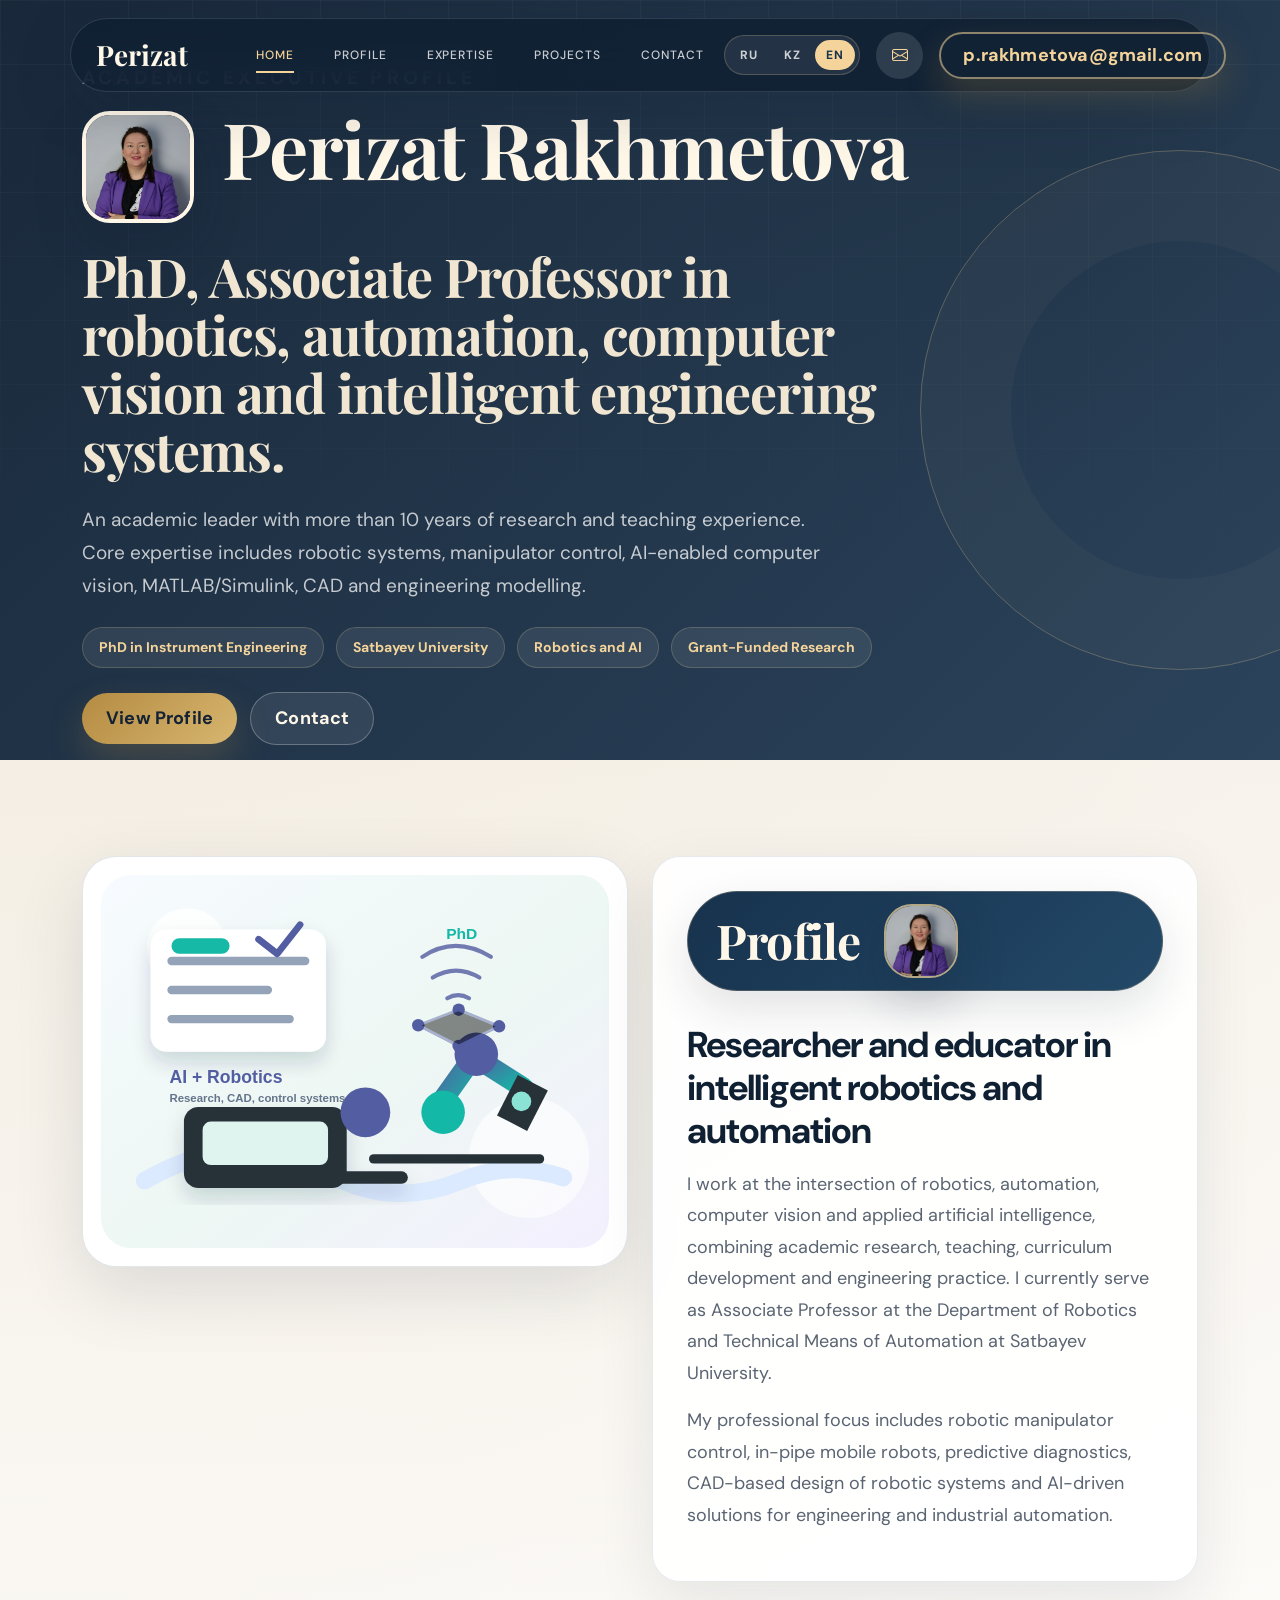
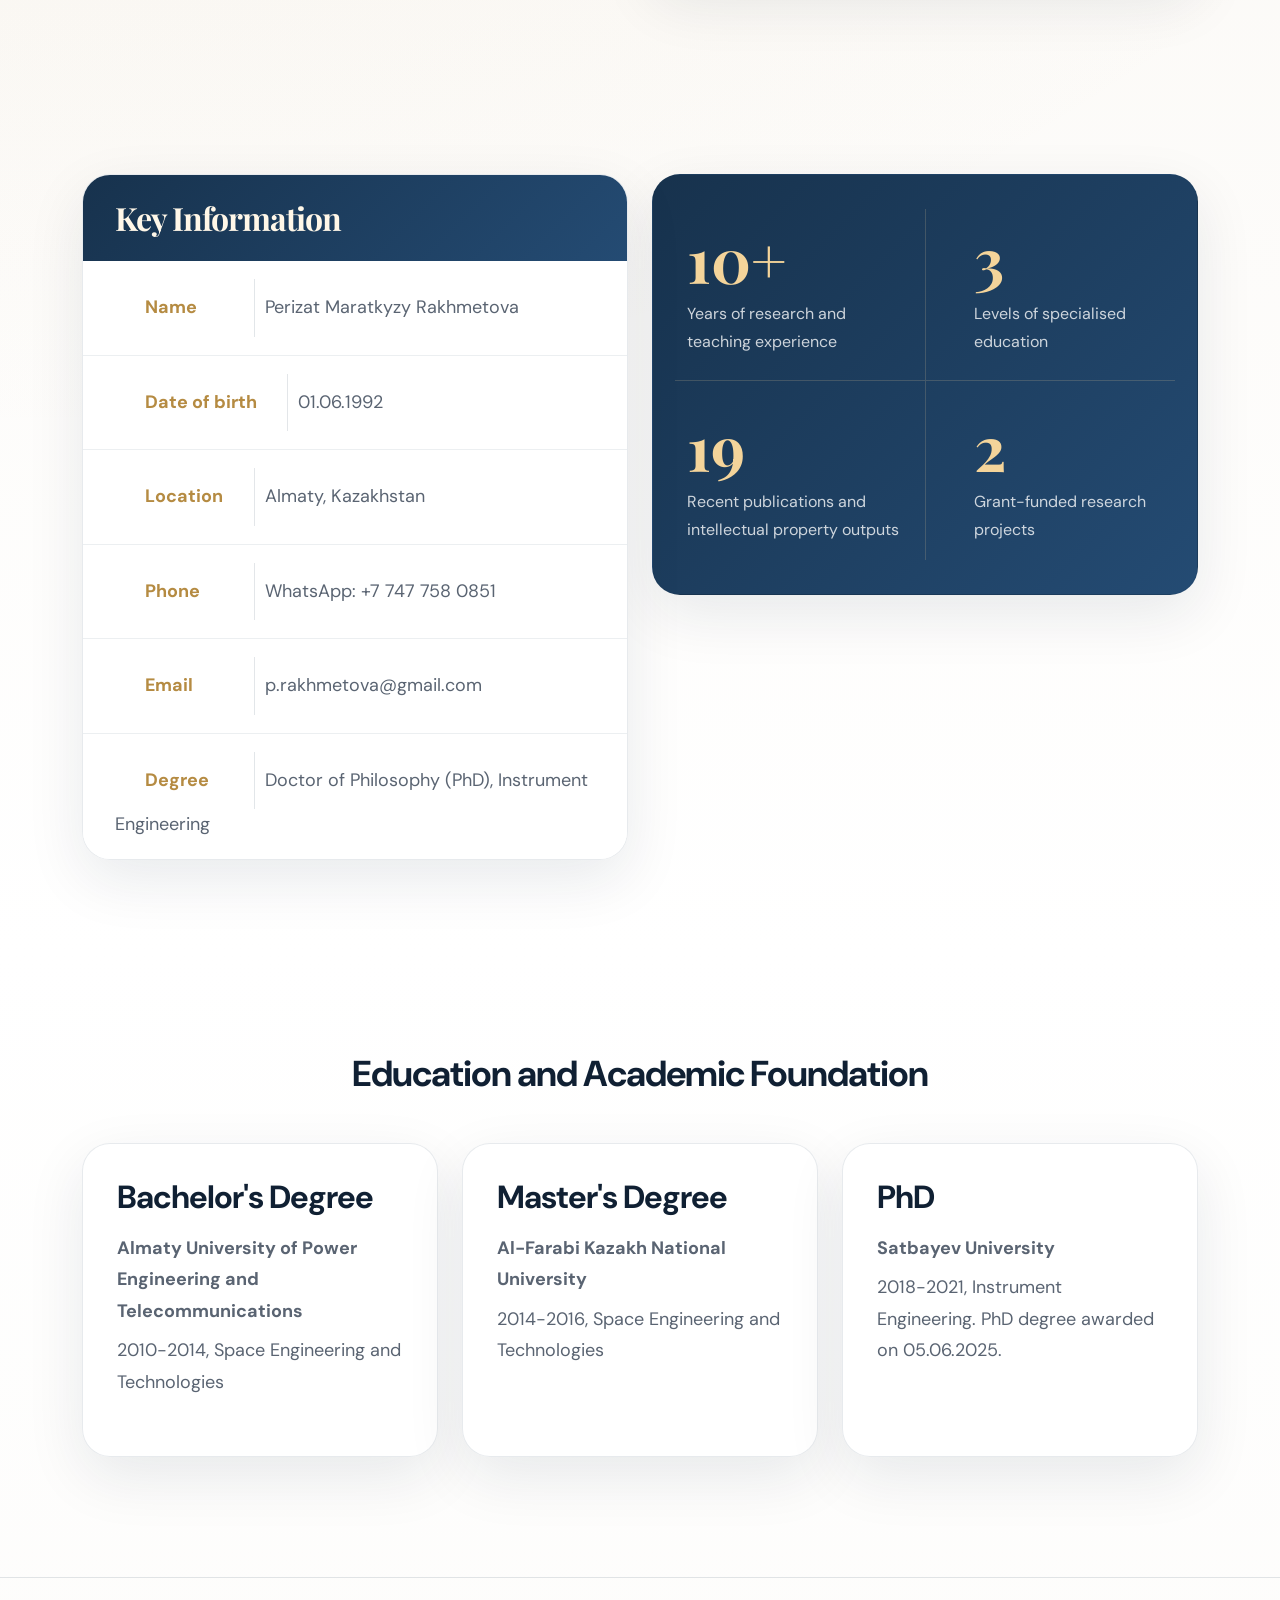
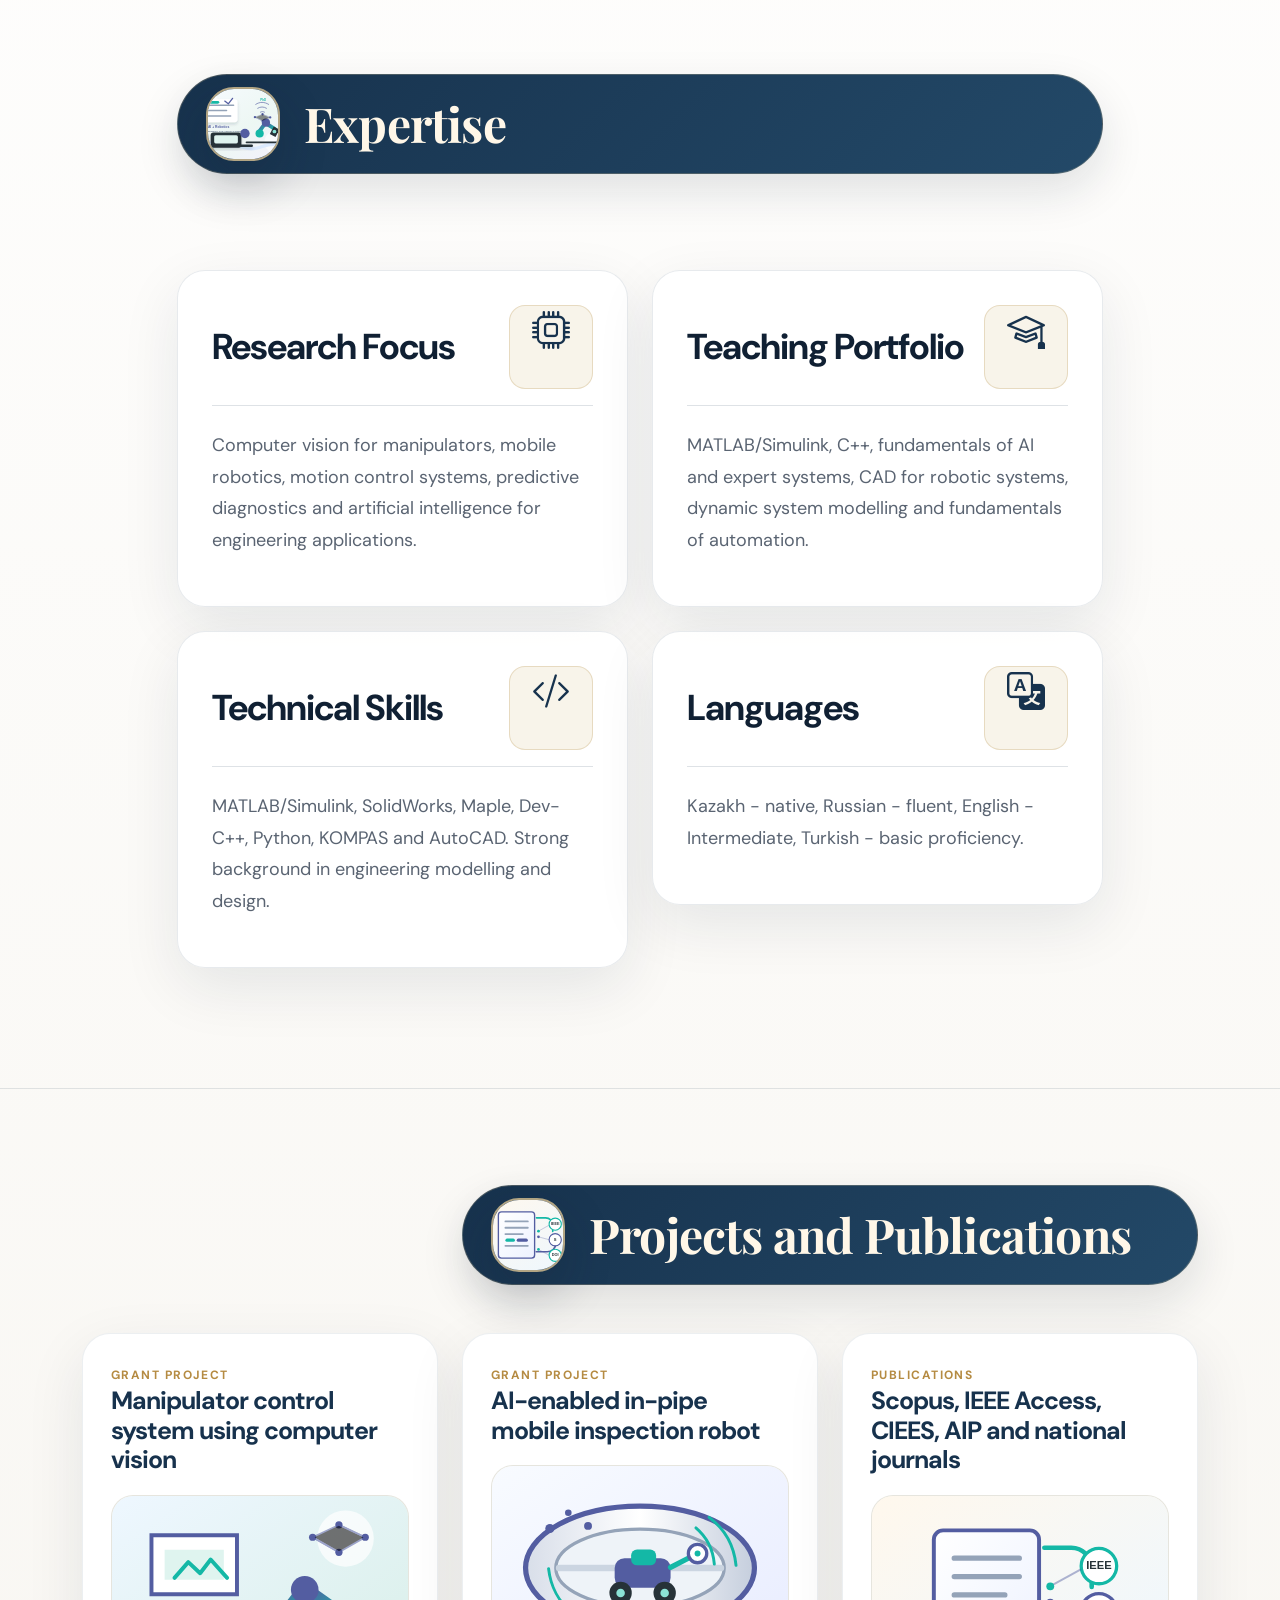
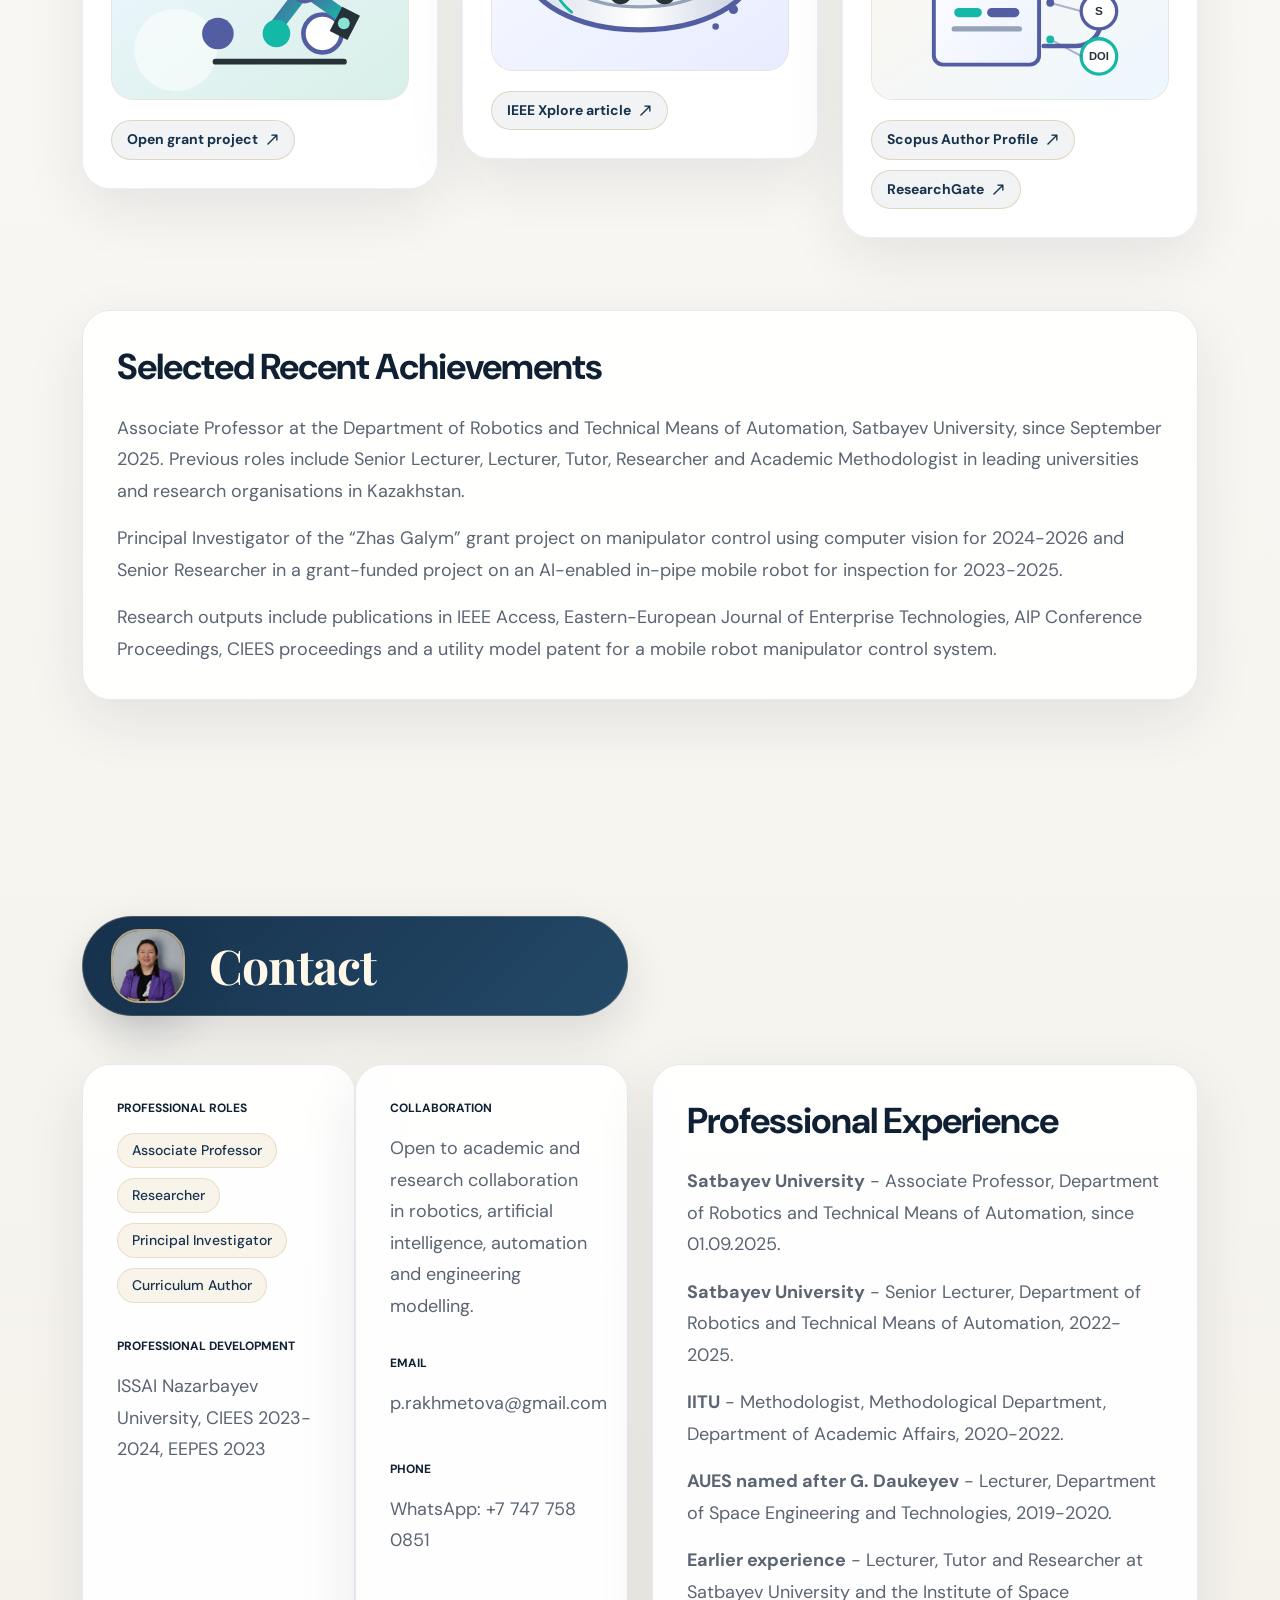
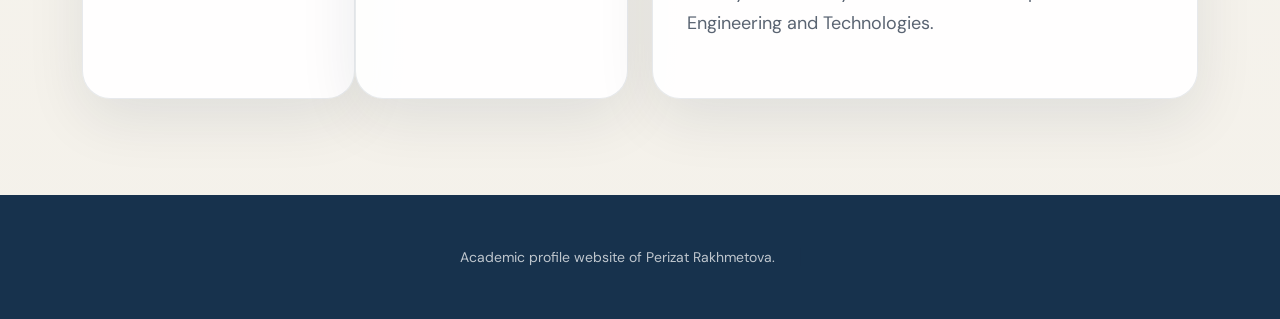
==== commit c91a7fa4: "Add research project and publication links" ====
--- a/en.html
+++ b/en.html
@@ -189,9 +189,9 @@
                         </div>
                         <div class="clearfix"></div>
 
-                        <div class="col-lg-4 col-md-6 col-12"><div class="projects-thumb"><div class="projects-info"><small class="projects-tag">Grant Project</small><h3 class="projects-title">Manipulator control system using computer vision</h3></div><a href="images/projects/robot-vision.svg" class="popup-image"><img src="images/projects/robot-vision.svg" class="projects-image img-fluid" alt="Manipulator and computer vision"></a></div></div>
-                        <div class="col-lg-4 col-md-6 col-12"><div class="projects-thumb"><div class="projects-info"><small class="projects-tag">Grant Project</small><h3 class="projects-title">AI-enabled in-pipe mobile inspection robot</h3></div><a href="images/projects/in-pipe-robot.svg" class="popup-image"><img src="images/projects/in-pipe-robot.svg" class="projects-image img-fluid" alt="In-pipe inspection robot"></a></div></div>
-                        <div class="col-lg-4 col-md-6 col-12"><div class="projects-thumb"><div class="projects-info"><small class="projects-tag">Publications</small><h3 class="projects-title">Scopus, IEEE Access, CIEES, AIP and national journals</h3></div><a href="images/projects/research-publications.svg" class="popup-image"><img src="images/projects/research-publications.svg" class="projects-image img-fluid" alt="Research publications"></a></div></div>
+                        <div class="col-lg-4 col-md-6 col-12"><div class="projects-thumb"><div class="projects-info"><small class="projects-tag">Grant Project</small><h3 class="projects-title">Manipulator control system using computer vision</h3></div><a href="images/projects/robot-vision.svg" class="popup-image"><img src="images/projects/robot-vision.svg" class="projects-image img-fluid" alt="Manipulator and computer vision"></a><div class="project-links"><a href="https://science.satbayev.university/ru/science-projects/ap22685781-razrabotka-sistemy-upravleniya-manipulyatorom-s-primeneniem-kompyuternogo-zreniya-dlya-povysheniya-gibkosti-i-avtomatizatsii-protsessov" target="_blank" rel="noopener">Open grant project</a></div></div></div>
+                        <div class="col-lg-4 col-md-6 col-12"><div class="projects-thumb"><div class="projects-info"><small class="projects-tag">Grant Project</small><h3 class="projects-title">AI-enabled in-pipe mobile inspection robot</h3></div><a href="images/projects/in-pipe-robot.svg" class="popup-image"><img src="images/projects/in-pipe-robot.svg" class="projects-image img-fluid" alt="In-pipe inspection robot"></a><div class="project-links"><a href="https://ieeexplore.ieee.org/abstract/document/11159233" target="_blank" rel="noopener">IEEE Xplore article</a></div></div></div>
+                        <div class="col-lg-4 col-md-6 col-12"><div class="projects-thumb"><div class="projects-info"><small class="projects-tag">Publications</small><h3 class="projects-title">Scopus, IEEE Access, CIEES, AIP and national journals</h3></div><a href="images/projects/research-publications.svg" class="popup-image"><img src="images/projects/research-publications.svg" class="projects-image img-fluid" alt="Research publications"></a><div class="project-links"><a href="https://www.scopus.com/authid/detail.uri?authorId=58754611600" target="_blank" rel="noopener">Scopus Author Profile</a><a href="https://www.researchgate.net/profile/Perizat-Rakhmetova/research" target="_blank" rel="noopener">ResearchGate</a></div></div></div>
 
                         <div class="col-lg-12 col-12 mt-5">
                             <div class="services-thumb">
--- a/css/templatemo-first-portfolio-style.css
+++ b/css/templatemo-first-portfolio-style.css
@@ -1651,6 +1651,39 @@
   transform: none;
 }
 
+.project-links {
+  display: flex;
+  flex-wrap: wrap;
+  gap: 10px;
+  margin-top: 20px;
+}
+
+.project-links a {
+  align-items: center;
+  background: rgba(23, 50, 77, 0.06);
+  border: 1px solid rgba(181, 139, 66, 0.28);
+  border-radius: 999px;
+  color: var(--primary-color);
+  display: inline-flex;
+  font-size: 14px;
+  font-weight: var(--font-weight-bold);
+  line-height: 1.25;
+  padding: 10px 15px;
+}
+
+.project-links a::after {
+  content: "\F144";
+  font-family: "bootstrap-icons";
+  font-size: 13px;
+  margin-left: 8px;
+}
+
+.project-links a:hover {
+  background: var(--primary-color);
+  border-color: var(--primary-color);
+  color: #f4d49a;
+}
+
 .contact-info {
   border-radius: 28px;
   padding: 34px;
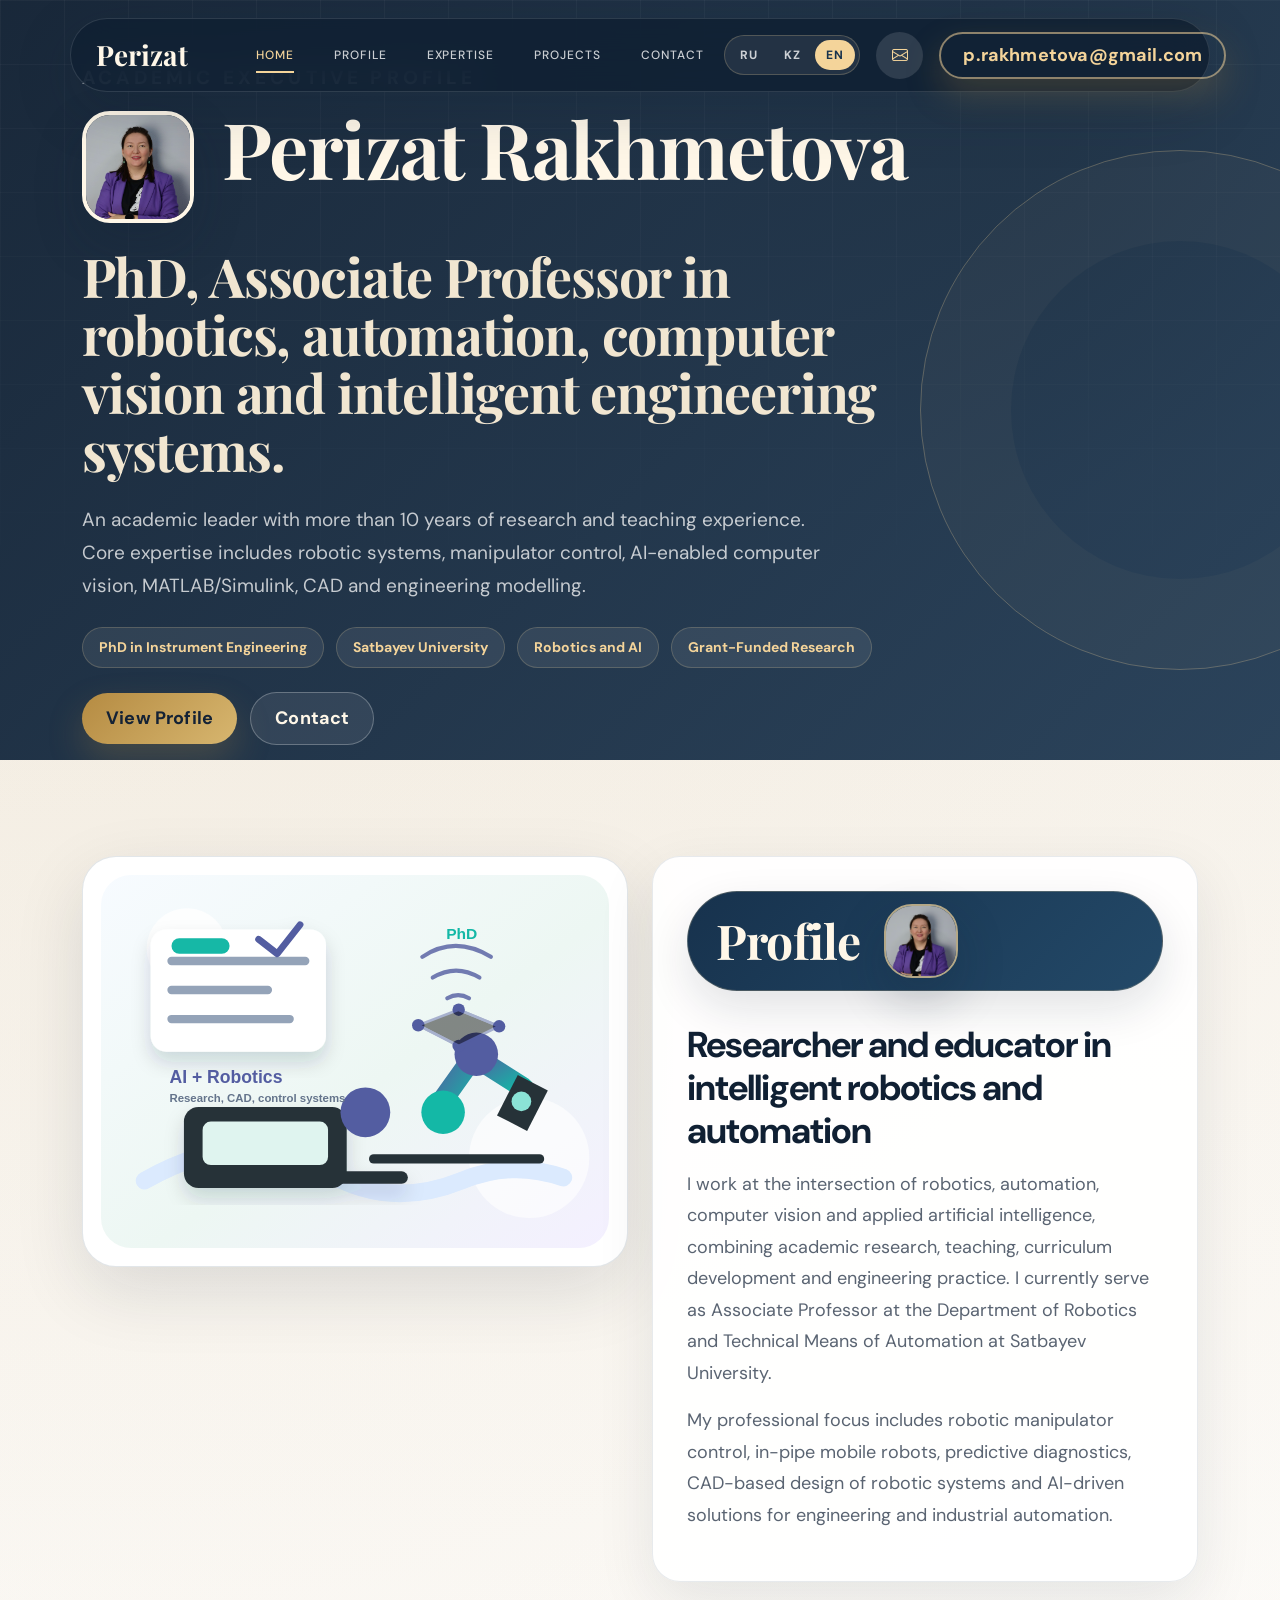
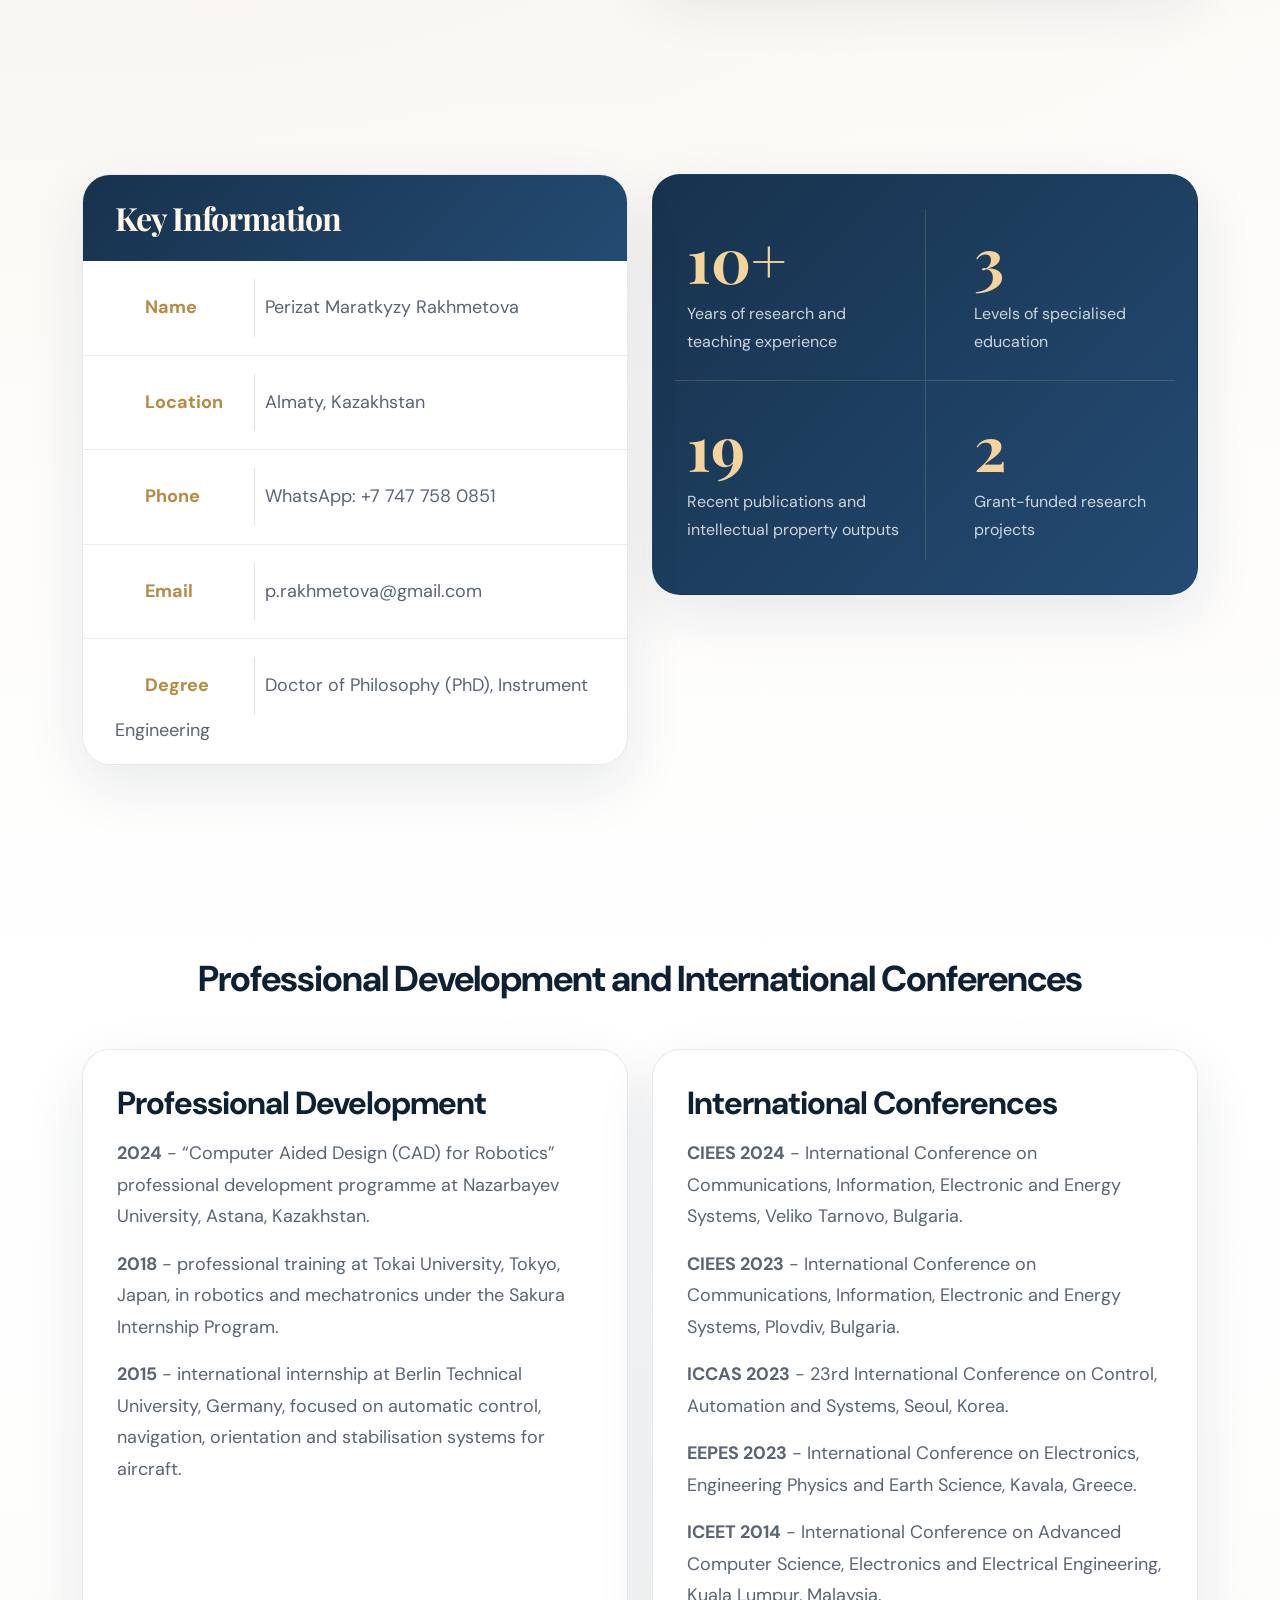
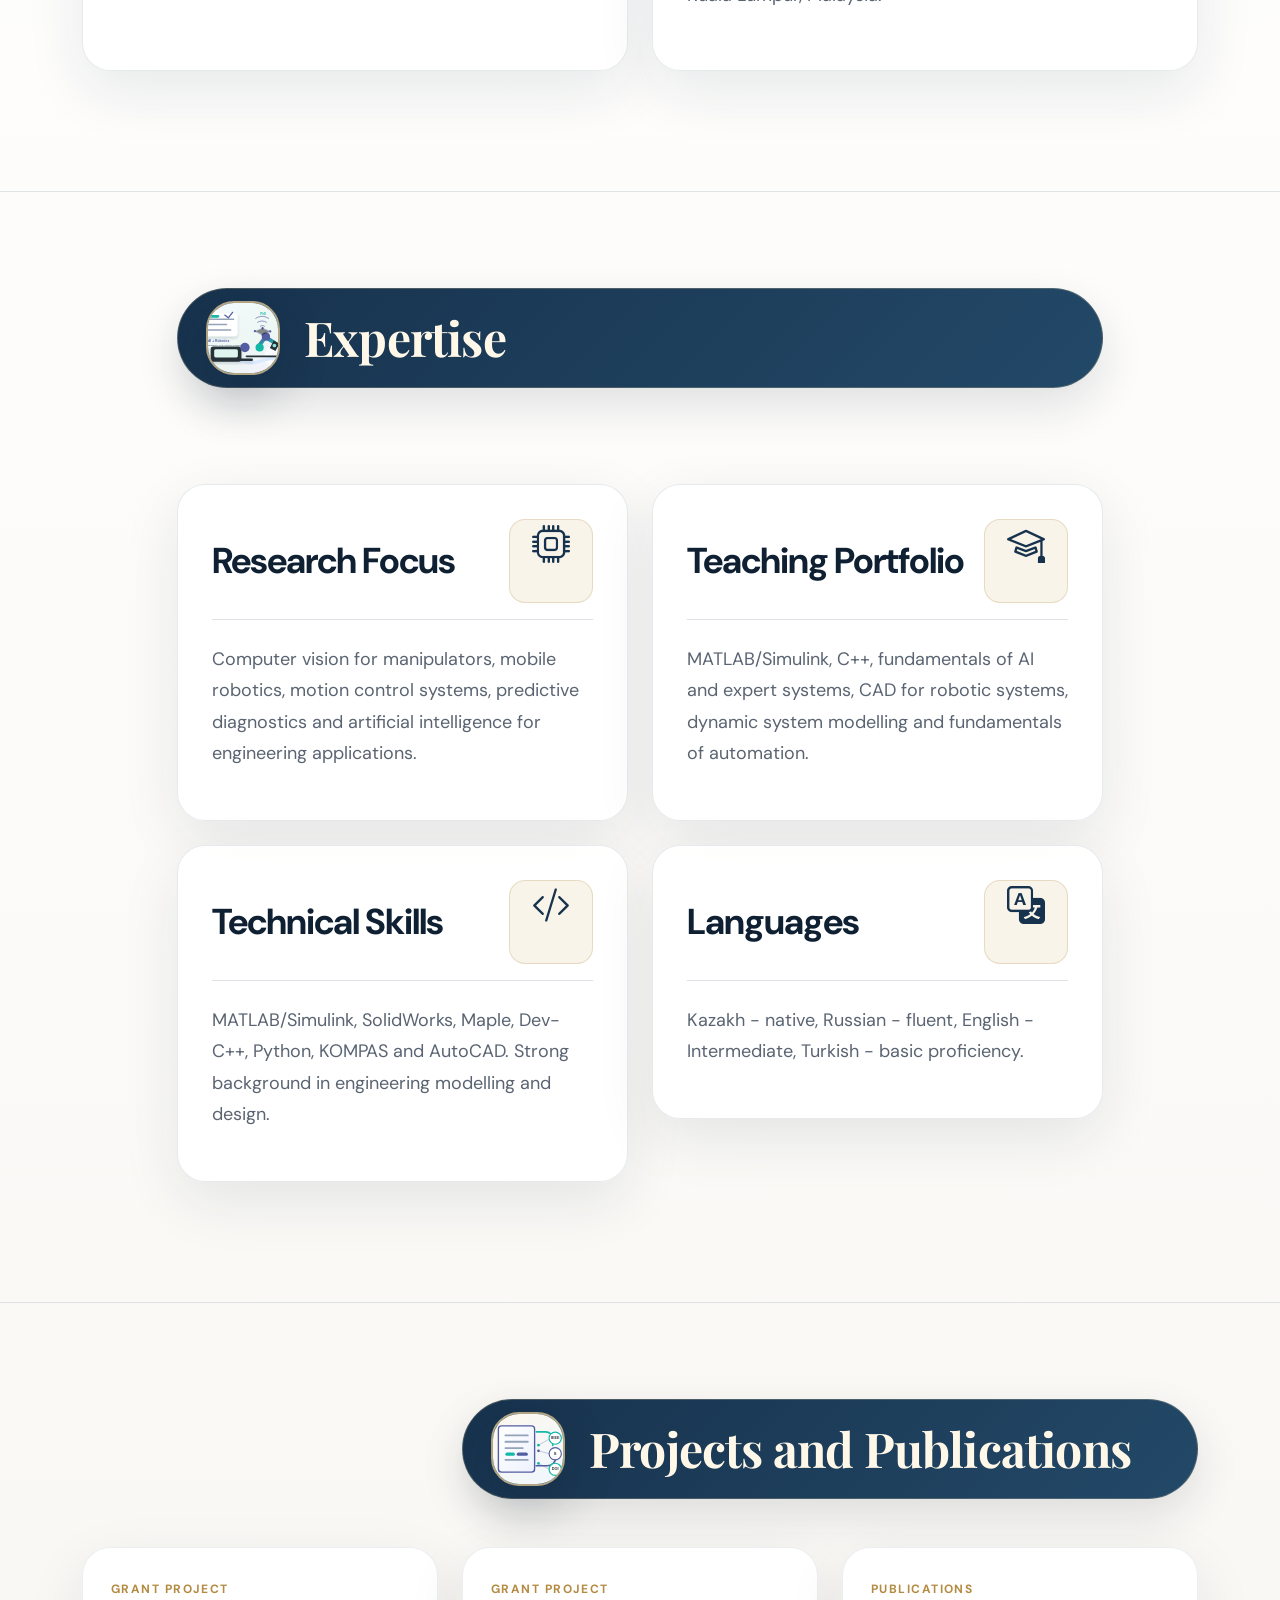
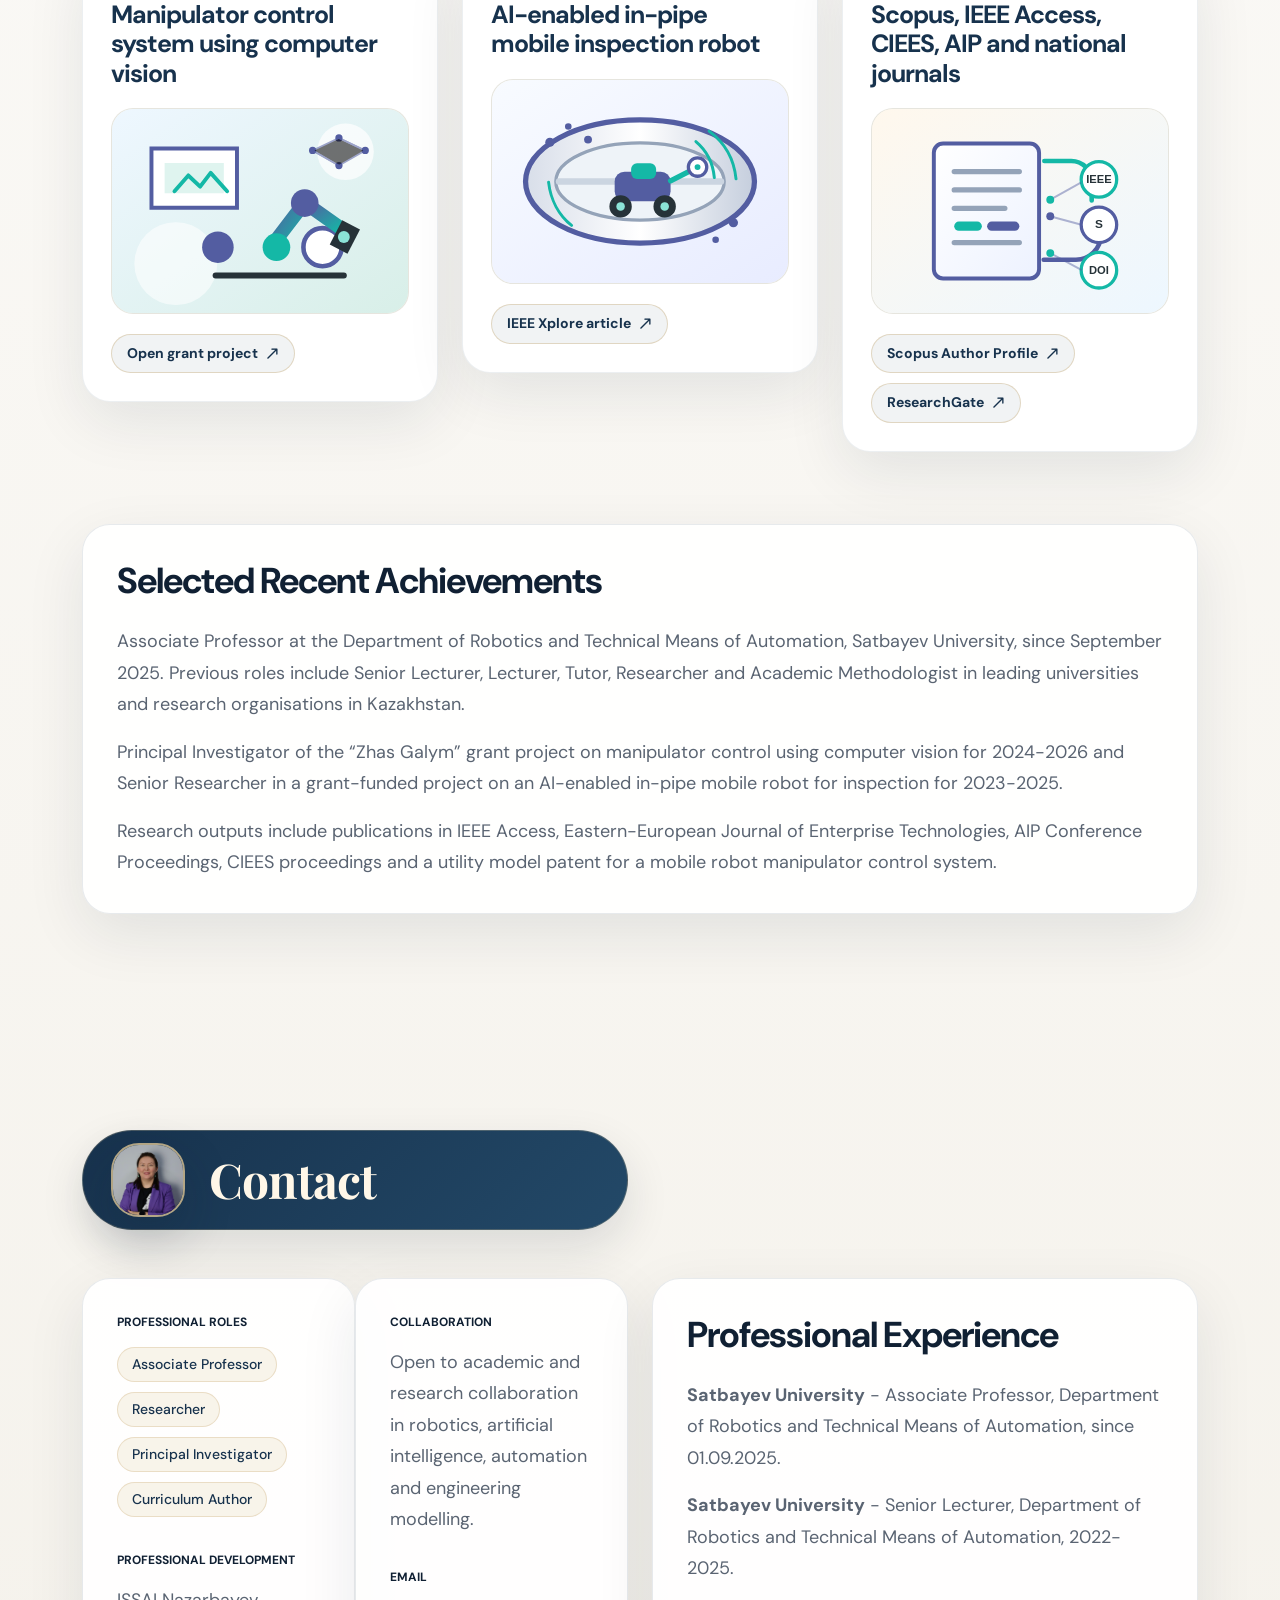
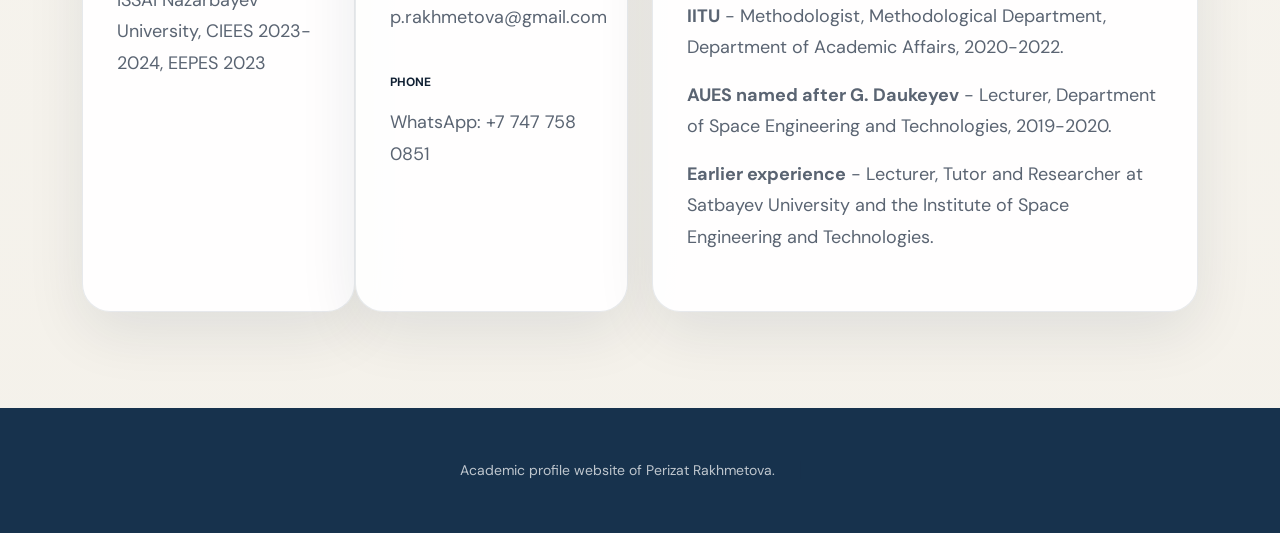
==== commit 3df23137: "Replace education section with professional development" ====
--- a/en.html
+++ b/en.html
@@ -124,7 +124,6 @@
                                 <div class="profile-title"><h4 class="mb-0">Key Information</h4></div>
                                 <div class="profile-body">
                                     <p><span class="profile-small-title">Name</span><span>Perizat Maratkyzy Rakhmetova</span></p>
-                                    <p><span class="profile-small-title">Date of birth</span><span>01.06.1992</span></p>
                                     <p><span class="profile-small-title">Location</span><span>Almaty, Kazakhstan</span></p>
                                     <p><span class="profile-small-title">Phone</span><span><a href="https://wa.me/77477580851" target="_blank" rel="noopener">WhatsApp: +7 747 758 0851</a></span></p>
                                     <p><span class="profile-small-title">Email</span><span><a href="mailto:p.rakhmetova@gmail.com">p.rakhmetova@gmail.com</a></span></p>
@@ -150,10 +149,9 @@
             <section class="clients section-padding">
                 <div class="container">
                     <div class="row">
-                        <div class="col-lg-12 col-12"><h3 class="text-center mb-5">Education and Academic Foundation</h3></div>
-                        <div class="col-lg-4 col-md-6 col-12 mb-4"><div class="services-thumb h-100"><h4 class="mb-3">Bachelor's Degree</h4><p class="mb-2"><strong>Almaty University of Power Engineering and Telecommunications</strong></p><p class="mb-0">2010-2014, Space Engineering and Technologies</p></div></div>
-                        <div class="col-lg-4 col-md-6 col-12 mb-4"><div class="services-thumb h-100"><h4 class="mb-3">Master's Degree</h4><p class="mb-2"><strong>Al-Farabi Kazakh National University</strong></p><p class="mb-0">2014-2016, Space Engineering and Technologies</p></div></div>
-                        <div class="col-lg-4 col-md-6 col-12 mb-4"><div class="services-thumb h-100"><h4 class="mb-3">PhD</h4><p class="mb-2"><strong>Satbayev University</strong></p><p class="mb-0">2018-2021, Instrument Engineering. PhD degree awarded on 05.06.2025.</p></div></div>
+                        <div class="col-lg-12 col-12"><h3 class="text-center mb-5">Professional Development and International Conferences</h3></div>
+                        <div class="col-lg-6 col-md-12 col-12 mb-4"><div class="services-thumb h-100"><h4 class="mb-3">Professional Development</h4><p class="mb-3"><strong>2024</strong> - “Computer Aided Design (CAD) for Robotics” professional development programme at Nazarbayev University, Astana, Kazakhstan.</p><p class="mb-3"><strong>2018</strong> - professional training at Tokai University, Tokyo, Japan, in robotics and mechatronics under the Sakura Internship Program.</p><p class="mb-0"><strong>2015</strong> - international internship at Berlin Technical University, Germany, focused on automatic control, navigation, orientation and stabilisation systems for aircraft.</p></div></div>
+                        <div class="col-lg-6 col-md-12 col-12 mb-4"><div class="services-thumb h-100"><h4 class="mb-3">International Conferences</h4><p class="mb-3"><strong>CIEES 2024</strong> - International Conference on Communications, Information, Electronic and Energy Systems, Veliko Tarnovo, Bulgaria.</p><p class="mb-3"><strong>CIEES 2023</strong> - International Conference on Communications, Information, Electronic and Energy Systems, Plovdiv, Bulgaria.</p><p class="mb-3"><strong>ICCAS 2023</strong> - 23rd International Conference on Control, Automation and Systems, Seoul, Korea.</p><p class="mb-3"><strong>EEPES 2023</strong> - International Conference on Electronics, Engineering Physics and Earth Science, Kavala, Greece.</p><p class="mb-0"><strong>ICEET 2014</strong> - International Conference on Advanced Computer Science, Electronics and Electrical Engineering, Kuala Lumpur, Malaysia.</p></div></div>
                     </div>
                 </div>
             </section>
